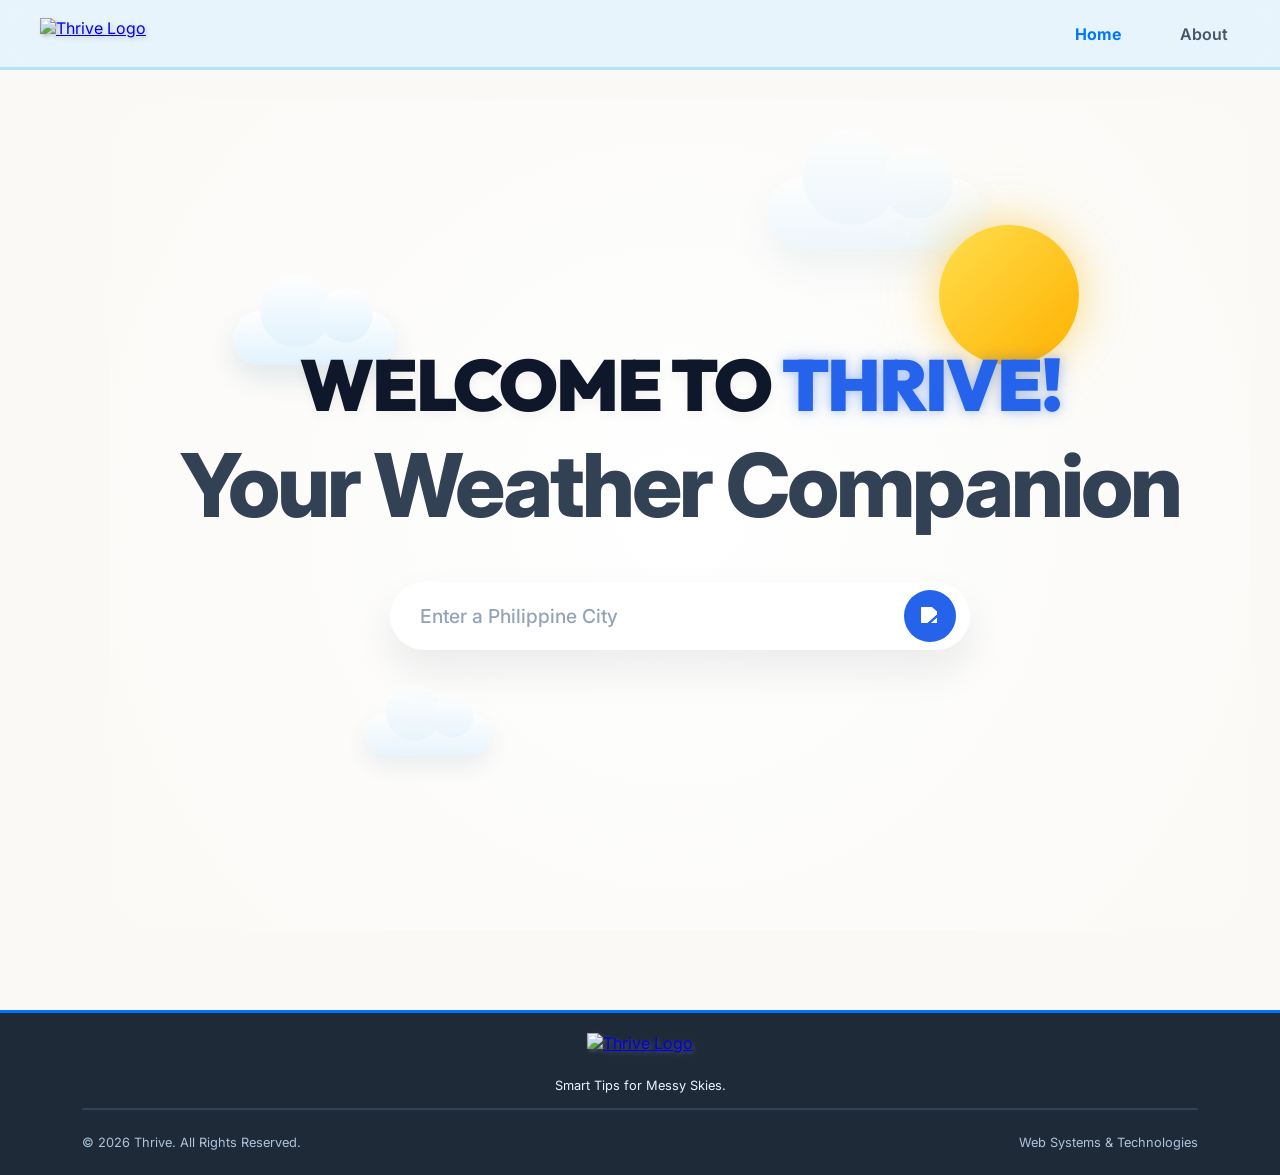
==== index.html @ 825344f1 "Add files via upload" ====
<!DOCTYPE html>
<html lang="en">
<head>
    <meta charset="UTF-8">
    <meta name="viewport" content="width=device-width, initial-scale=1.0">
    <title>Thrive | Your Weather Companion</title>
    
    <link rel="stylesheet" href="index_style.css">
    <link rel="icon" type="image/png" href="assets/icons/Logo.png">
    <link rel="stylesheet" href="https://unpkg.com/leaflet@1.9.4/dist/leaflet.css"/>

    <link rel="preconnect" href="https://fonts.googleapis.com">
    <link rel="preconnect" href="https://fonts.gstatic.com" crossorigin>
    <link href="https://fonts.googleapis.com/css2?family=Outfit:wght@100..900&display=swap" rel="stylesheet">
    <link href="https://fonts.googleapis.com/css2?family=Inter:ital,opsz,wght@0,14..32,100..900;1,14..32,100..900&display=swap" rel="stylesheet">

    <script src="https://unpkg.com/leaflet@1.9.4/dist/leaflet.js"></script>
</head>
<body>

    <nav class="navbar">
        <a href="index.html">
            <img src="assets/icons/Thrive.png" alt="Thrive Logo" class="logo">
        </a>
        <div class="nav-links">
            <a href="index.html" class="active">Home</a>
            <a href="about.html">About</a>
        </div>
    </nav>

    <aside class="sidebar" style="display: none;">
        <ul>
            <li><a href="#home">Home</a></li>
            <li><a href="#tips">Tips</a></li>
            <li><a href="#news">News</a></li>
            <li><a href="#contact">Contact</a></li>
        </ul>
    </aside>

    <main>
        <div class="main container">
            
            <div class="card" id="home">
                
                <div class="weather-welcome">
                    <div class="bg-weather-decor">
                        <div class="decor-sun"></div>
                        <div class="decor-cloud cloud-1"></div>
                        <div class="decor-cloud cloud-2"></div>
                        <div class="decor-cloud cloud-3"></div>
                    </div>
                    <div class="welcome-container">
                        <div class="welcome-text">
                            <h1>Welcome to <span class="glowing-thrive">Thrive!</span></h1>
                            <h2>Your Weather Companion</h2>
                        </div>

                        <div class="welcome-input">
                            <input type="text" placeholder="Enter a Philippine City" class="city-input">
                            <button class="welcome-search-btn">
                                <img src="assets/icons/Search.png" alt="Search Icon">
                            </button>
                        </div>

                        <div class="error-msg">
                            <p>City not found. Please try again.</p>
                        </div>
                    </div>
                </div>

                <div class="weather-input" style="display: none;">
                    <div class="input">
                        <input type="text" placeholder="Enter a Philippine City" class="country-input">
                        <button class="search-btn">
                            <img src="assets/icons/Search.png" alt="Search Icon">
                        </button>
                    </div>
                    
                    <div class="weather-result">
                        <div class="city-day">
                            <div class="location">
                                <img src="assets/icons/Location.png" alt="Location Icon">
                                <h2 class="city-txt">Manila</h2>
                            </div>
                            <h3 class="weather-day">Mon</h3>
                        </div>

                        <div class="weather-summary">
                            <img src="assets/weather/clear.svg" alt="Weather Icon" class="weather-summary-img">
                            <div class="weather-info">
                                <h1 class="temp-txt">23°C</h1>
                                <h3 class="condition-txt">Clear Sky</h3>
                            </div>
                        </div>

                        <div class="weather-condition">
                            <div class="condition-item">
                                <img src="assets/icons/Humidity.png" alt="Humidity Icon" class="condition-icon">
                                <div class="condition-info">
                                    <h5>Humidity</h5>
                                    <h4 class="humidity-value-txt">60%</h4>
                                </div>
                            </div>
                            <div class="condition-item">
                                <img src="assets/icons/Wind.png" alt="Wind Icon" class="condition-icon">
                                <div class="condition-info">
                                    <h5>Wind Speed</h5>
                                    <h4 class="wind-value-txt">2 M/s</h4>
                                </div>
                            </div>

                            <div class="weather-quote-box">
                               <p class="weather-quote-txt">"Fetching your daily sky vibe..."</p>
                           </div>
                        </div>
                    </div>
                </div>

                <div class="weather-text" style="display: none;">
                    <h1 class="today-txt">It's a hot day today.</h1>

                    <div class="future-weather">
                        <div class="future-weather-card">
                            <h2 class="forecast-item-date">07 May</h2>
                            <img src="assets/weather/thunderstorm.svg" alt="Weather Icon" class="forecast-item-img">
                            <h3 class="forecast-item-temp">24°C</h3>
                        </div>
                        <div class="future-weather-card">
                            <h2 class="forecast-item-date">08 May</h2>
                            <img src="assets/weather/thunderstorm.svg" alt="Weather Icon" class="forecast-item-img">
                            <h3 class="forecast-item-temp">22°C</h3>
                        </div>
                        <div class="future-weather-card">
                            <h2 class="forecast-item-date">09 May</h2>
                            <img src="assets/weather/thunderstorm.svg" alt="Weather Icon" class="forecast-item-img">
                            <h3 class="forecast-item-temp">25°C</h3>
                        </div>
                        <div class="future-weather-card">
                            <h2 class="forecast-item-date">10 May</h2>
                            <img src="assets/weather/thunderstorm.svg" alt="Weather Icon" class="forecast-item-img">
                            <h3 class="forecast-item-temp">23°C</h3>
                        </div>
                    </div>
                    <p class="weather-error-msg" style="display: none;">City not found. Please try again.</p>
                </div>
            </div>

            <section id="tips">
                <div class="tips-dashboard">
                    <div class="tips-card">
                        <div class="tips-top">
                            <div class="tips-icon-wrapper">
                            <img src="assets/weather/clear.svg" alt="Weather Icon" class="about-weather-icon">
                            </div>
                            <div class="tips-temp-info">
                                <h1 class="tips-temp"></h1>
                                <p class="tips-condition"></p>
                            </div>
                        </div>
                        <div class="tips-alert">
                            <h2 class="danger-title"></h2>
                            <p class="danger-description"></p>
                        </div>
                    </div>

                    <div class="tips-weather">
                        <h1 class="tips-main-title"></h1>
                        <p class="tips-subtitle">Recommended safety actions for today's conditions.</p>
                        
                        <ul class="tips-list">
                            <li>
                                <img src="assets/tips/wt.jpg" class="tip-icon" alt="Drink Water">
                                <h3 class="tip-title">Drink Water</h3>
                                <p class="tip-description">Stay hydrated throughout the day.</p>
                            </li>
                            <li>
                                <img src="assets/tips/sc.jpg" class="tip-icon" alt="Wear Sunscreen">
                                <h3 class="tip-title">Wear Sunscreen</h3>
                                <p class="tip-description">Protect your skin from UV rays.</p>
                            </li>
                            <li>
                                <img src="assets/tips/ben.jpg" class="tip-icon" alt="Light Clothing">
                                <h3 class="tip-title">Light Clothing</h3>
                                <p class="tip-description">Wear breathable clothes outdoors.</p>
                            </li>
                            <li>
                                <img src="assets/tips/um.jpg" class="tip-icon" alt="Avoid Noon Heat">
                                <h3 class="tip-title">Avoid Noon Heat</h3>
                                <p class="tip-description">Stay indoors during peak sunlight.</p>
                            </li>
                        </ul>
                    </div>
                </div>

                <div class="shelter-wrapper">

    <div class="shelter-header">
        <h1>Emergency Shelter Map</h1>
        <p>
            Explore nearby evacuation and emergency shelter locations
            based on your selected city.
        </p>
    </div>

    <div class="shelter-map-wrapper">

        <div id="map">

            <!-- FLOATING MENU BUTTON -->
            <button class="map-menu-btn" id="mapMenuBtn">
                ☰
            </button>

            <!-- SLIDE PANEL -->
            <div class="shelter-menu" id="shelterMenu">

                <div class="shelter-menu-header">
                    Available Shelters
                </div>

                <div class="shelter-region">

                    <button class="region-toggle">
                        Luzon
                    </button>

                    <div class="region-list" id="luzon-list"></div>

                </div>

                <div class="shelter-region">

                    <button class="region-toggle">
                        Visayas
                    </button>

                    <div class="region-list" id="visayas-list"></div>

                </div>

                <div class="shelter-region">

                    <button class="region-toggle">
                        Mindanao
                    </button>

                    <div class="region-list" id="mindanao-list"></div>

                </div>

            </div>

        </div>

    </div>

</div>

            <section id="news">
                <div class="climate-header">
                    <h1>Climate Action</h1>
                    <p>Current climate-related events and historical disasters in the Philippines.</p>
                    <h3 class="news-location"></h3>
                </div>

                <div class="climate-toggle">
                    <button class="climate-btn active" data-type="current">Current</button>
                    <button class="climate-btn" data-type="past">Historical</button>
                </div>
                
                <div class="news-grid">
                    </div>
            </section>
           
            <div class="card" id="contact">
                <img src="assets/icons/Hotline.png" alt="Call Icon" class="call-icon">
                <h1>Emergency Hotlines</h1>
                <p>In case of severe weather events, floods, or medical emergencies, please contact these authorized hotlines immediately.</p>
                
                <div class="hotlines">
                    <div class="hotline-row">
                        <div class="hotline-card">
                            <div class="info">
                                <h3>Philippine National Police</h3>
                                <h2>9117 / 8723-0401</h2>
                            </div>
                            <div class="icon">
                                <img src="assets/icons/Call.png" alt="Call Icon">
                            </div>
                        </div>

                        <div class="hotline-card">
                            <div class="info">
                                <h3>Philippine Red Cross</h3>
                                <h2>143 / 8790-2300</h2>
                            </div>
                            <div class="icon">
                                <img src="assets/icons/Call.png" alt="Call Icon">
                            </div>
                        </div>
                    </div>

                    <div class="hotline-row">
                        <div class="hotline-card">
                            <div class="info">
                                <h3>DPWH</h3>
                                <h2>165-02</h2>
                            </div>
                            <div class="icon">
                                <img src="assets/icons/Call.png" alt="Call Icon">
                            </div>
                        </div>

                        <div class="hotline-card">
                            <div class="info">
                                <h3>NDRRMC</h3>
                                <h2>8911-1406</h2>
                            </div>
                            <div class="icon">
                                <img src="assets/icons/Call.png" alt="Call Icon">
                            </div>
                        </div>
                    </div>
                </div> 
            </div> 

        </div> 
    </main>

    <footer class="footer">
        <a href="index.html">
            <img src="assets/icons/Thrive2.png" alt="Thrive Logo" class="logo">
        </a>
        <p class="slogan">Smart Tips for Messy Skies.</p>
        <hr>
        <div class="footer-texts">
            <p>© 2026 Thrive. All Rights Reserved.</p>
            <p>Web Systems & Technologies</p>
        </div>
    </footer>

    <script src="script.js"></script>
    <script src="https://unpkg.com/@lottiefiles/lottie-player@latest/dist/lottie-player.js"></script>
</body>
</html>
---- index_style.css ----
html {
    scroll-behavior: smooth;
}

body {
    margin: 0;
    padding: 0;
    background: #FAF9F6; /* Changed from #f4f7fb to Off-White */
    font-family: "Inter", sans-serif;
    overflow-x: hidden;
    display: grid;
    grid-template-columns: 80px 1fr;
    grid-template-rows: auto 1fr auto;
    grid-template-areas:
        "navbar navbar"
        "sidebar main"
        "footer footer";
    min-height: 100vh;
}
.container {
    width: 100%;
    max-width: 1600px;
    margin-inline: auto;
    display: flex;
    flex-direction: column;
    gap: 40px;
    padding: 30px;
    box-sizing: border-box;
}

.card {
    scroll-margin-top: 50px;
    padding: 10px;
}

.brand-blue {
    color: #2563EB;
}

@keyframes bgMove {
    0% { background-position: 0% 50%; }
    50% { background-position: 100% 50%; }
    100% { background-position: 0% 50%; }
}

nav, .navbar {
    grid-area: navbar;
    position: sticky;
    top: 0;
    z-index: 1000;
    background: rgba(224, 242, 254, 0.7);
    backdrop-filter: blur(10px);
    border-bottom: 3px solid #B3E1FF;
    display: flex;
    justify-content: space-between;
    align-items: center;
    padding: 14px 40px;
    height: 70px;
    box-sizing: border-box;
}

nav .logo, .logo {
    display: block;
    height: 32px;
    width: auto;
    filter: drop-shadow(2px 2px 2px rgba(128, 128, 128, 0.475));
}

.nav-links {
    display: flex;
    align-items: center;
    gap: 35px;
    list-style: none;
    margin: 0;
    padding: 0;
}

.nav-links a {
    position: relative;
    text-decoration: none;
    font-family: "Inter", sans-serif;
    font-size: 1rem;
    font-weight: 600;
    color: #475569;
    padding: 8px 12px;
    border-radius: 8px;
    transition: color 0.25s ease, background-color 0.25s ease;
}

.nav-links a.active {
    color: #0075FF;
    font-weight: bold;
}

.nav-links a:hover {
    color: #2563EB;
    background-color: rgba(37, 99, 235, 0.05);
}

.nav-links a::before {
    content: "";
    position: absolute;
    bottom: -2px;
    left: 0;
    width: 0;
    height: 2px;
    background-color: #0075FF;
    transition: all 0.5s;
}

.nav-links a:hover::before {
    width: 100%;
}

aside {
    grid-area: sidebar;
    position: sticky;
    top: 70px;
    height: calc(100vh - 70px);
    background: #E0F2FE;
    display: flex;
    justify-content: center;
    align-items: center;
    border-right: 1px solid #0077ff65;
    
}

aside ul {
    display: flex;
    flex-direction: column;
    gap: 55px;
    list-style: none;
    padding: 0;
    margin: 0;
    align-items: center;
}

aside a {
    text-decoration: none;
    color: #2D4A6B;
    font-weight: 700;
    font-size: 1rem;

    writing-mode: vertical-rl;
    text-orientation: mixed;
    transform: rotate(180deg);

    letter-spacing: 4px;
    padding: 10px 0;

    transition: color 0.3s ease,
                transform 0.3s ease;
}

aside a:hover {
    color: #0075FF;
}

main {
    grid-area: main;
    width: 100%;
    overflow: hidden;
}

#home {
    display: flex;
    flex-wrap: wrap;
    align-items: center;
    justify-content: center;
    gap: 40px;
    padding: 0;
}

.weather-welcome {
    position: relative;
    width: 100%;
    height: calc(100vh - 70px);
    display: flex;
    align-items: center;
    justify-content: center;
    padding: 40px;
    box-sizing: border-box;
    background: radial-gradient(circle at center, #ffffff 0%, #FAF9F6 100%);
    margin-bottom: 50px;
    overflow: hidden;
}

.bg-weather-decor {
    position: absolute;
    inset: 0;
    width: 100%;
    height: 100%;
    pointer-events: none; 
    z-index: 0;
}

.welcome-container {
    position: relative;
    z-index: 2;
    display: flex;
    flex-direction: column;
    align-items: center;
    text-align: center;
    padding: 20px;
    width: 100%;
    max-width: 1100px;
}

.decor-sun {
    position: absolute;
    top: 15%;
    right: 15%;
    width: 140px;
    height: 140px;
    background: linear-gradient(135deg, #FFDE4D 0%, #FFB200 100%);
    border-radius: 50%;
    box-shadow: 0 0 40px rgba(255, 178, 0, 0.4), 0 0 80px rgba(255, 222, 77, 0.2);
    animation: sunGlow 6s ease-in-out infinite alternate;
}

.decor-cloud {
    position: absolute;
    background: linear-gradient(to bottom, #ffffff 0%, #E0F2FE 100%);
    width: 180px;
    height: 60px;
    border-radius: 50px;
    box-shadow: 0 15px 35px rgba(12, 74, 110, 0.12);
    opacity: 0.95;
}

.decor-cloud::before,
.decor-cloud::after {
    content: '';
    position: absolute;
    background: inherit;
    border-radius: 50%;
}

.decor-cloud::before {
    width: 80px;
    height: 80px;
    top: -40px;
    left: 30px;
}

.decor-cloud::after {
    width: 60px;
    height: 60px;
    top: -25px;
    right: 25px;
}

.cloud-1 {
    top: 25%;
    left: 10%;
    transform: scale(0.9);
    animation: floatLeft 24s linear infinite;
}

.cloud-2 {
    top: 10%;
    right: 25%;
    transform: scale(1.2);
    opacity: 0.5; 
    z-index: -1;
    animation: floatRight 30s linear infinite;
}

.cloud-3 {
    bottom: 20%;
    left: 20%;
    transform: scale(0.7);
    opacity: 0.7;
    animation: floatLeft 18s linear infinite;
}

@keyframes sunGlow {
    0% { transform: scale(1); box-shadow: 0 0 40px rgba(255, 178, 0, 0.4); }
    100% { transform: scale(1.05); box-shadow: 0 0 60px rgba(255, 178, 0, 0.6), 0 0 100px rgba(255, 222, 77, 0.3); }
}

@keyframes floatLeft {
    0% { left: -200px; }
    100% { left: 100%; }
}

@keyframes floatRight {
    0% { right: -200px; }
    100% { right: 100%; }
}

@media (max-width: 768px) {
    .bg-weather-decor {
        display: none;
    }
}

.welcome-container h1 {
    font-family: "Outfit", sans-serif;
    color: #0F172A;
    margin: 0;
    font-size: 4.5rem;
    font-weight: 900;
    letter-spacing: -2px;
    line-height: 1.1;
    text-transform: uppercase;
    text-shadow: 0 4px 12px rgba(15, 23, 42, 0.05);
}

.welcome-container h2 {
    font-family: "Inter", sans-serif;
    color: #334155;
    margin: 15px 0 35px 0;
    font-size: 5.5rem;
    font-weight: 800;
    letter-spacing: -3px;
    line-height: 1.05;
}

.glowing-thrive {
    color: #2563EB;
    font-weight: 900;
    display: inline-block;
    text-shadow: 0 0 10px rgba(37, 99, 235, 0.3), 0 0 20px rgba(37, 99, 235, 0.2);
    animation: bluePulse 3s ease-in-out infinite alternate;
}

@keyframes bluePulse {
    0% { text-shadow: 0 0 8px rgba(37, 99, 235, 0.3), 0 0 15px rgba(37, 99, 235, 0.2); }
    100% { text-shadow: 0 0 12px rgba(37, 99, 235, 0.6), 0 0 25px rgba(37, 99, 235, 0.4); filter: brightness(1.1); }
}

.input, .welcome-input {
    width: 100%;
    max-width: 580px;
    position: relative;
    display: flex;
    align-items: center;
    margin-top: 15px;
    margin-bottom: 35px;
}

.city-input, .country-input {
    width: 100%;
    padding: 22px 80px 22px 30px;
    border: none;
    outline: none;
    border-radius: 999px;
    background: #ffffff;
    color: #0F172A;
    font-size: 1.2rem;
    font-family: "Inter", sans-serif;
    font-weight: 500;
    box-shadow: 0 20px 40px rgba(15, 23, 42, 0.08);
    transition: box-shadow 0.25s ease, transform 0.25s ease;
    z-index: 1;
}

.city-label {
    background: transparent;
    border: none;
    box-shadow: none;
    color: #1e293b;
    font-weight: 700;
    font-size: 13px;
    text-shadow:
        1px 1px 3px rgba(255,255,255,0.9);
}

.city-input::placeholder, .country-input::placeholder {
    color: #94A3B8;
    font-weight: 500;
}

.city-input:focus, .country-input:focus {
    box-shadow: 0 0 0 4px rgba(59,130,246,0.15), 0 12px 30px rgba(59,130,246,0.15);
    transform: translateY(-1px);
}

.search-btn, .welcome-search-btn {
    position: absolute;
    right: 14px;
    top: 50%;
    transform: translateY(-50%);
    width: 52px;
    height: 52px;
    border: none;
    border-radius: 50%;
    background: #2563EB;
    display: flex;
    align-items: center;
    justify-content: center;
    cursor: pointer;
    z-index: 5;
    transition: background 0.25s ease, transform 0.25s ease;
}

.search-btn:hover, .welcome-search-btn:hover {
    background: #1D4ED8;
    transform: translateY(-50%) scale(1.05);
}

.search-btn img, .welcome-search-btn img {
    width: 18px;
    height: 18px;
    object-fit: contain;
    filter: brightness(0) invert(1);
}

.error-msg, .weather-error-msg {
    font-family: 'Inter', sans-serif;
    color: #DC2626;
    padding: 10px;
}

.weather-input {
    display: flex;
    flex-direction: column;
    gap: 15px;
    width: 100%;
    max-width: 1100px; 
    align-items: center;
    padding: 0;
    margin-top: 10px;
    margin-inline: auto;
}

.weather-result {
    display: flex;
    flex-direction: column;
    gap: 25px;
    padding: 30px 45px;
    width: 100%;
    
    background: linear-gradient(135deg, #0f172a 0%, #1e293b 100%);
    border: 1px solid rgba(255, 255, 255, 0.08);
    border-radius: 28px;
    box-shadow: 0 20px 40px rgba(15, 23, 42, 0.25);
    box-sizing: border-box;
    position: relative;
    overflow: hidden;
}

.weather-result::before {
    content: "";
    position: absolute;
    top: 0;
    left: 0;
    width: 100%;
    height: 100%;
    background: radial-gradient(circle at 85% 20%, rgba(37, 99, 235, 0.15) 0%, transparent 55%);
    pointer-events: none;
}

.weather-result .city-txt {
    color: #ffffff !important;
    font-weight: 700;
}

.weather-result .weather-day {
    color: #94a3b8 !important; 
}

.weather-result .temp-txt {
    color: #ffffff !important;
}

.weather-result .condition-txt {
    color: #38bdf8 !important; 
    font-weight: 600;
}

.city-day {
    display: flex;
    width: 100%;
    align-items: center;
    justify-content: space-between;
    border-bottom: 1px solid rgba(255, 255, 255, 0.1);
    padding-bottom: 18px;
    z-index: 2;
}

.location {
    display: flex;
    align-items: center;
    gap: 12px;
}

.location h2 {
    font-family: "Outfit", sans-serif;
    color: #0F172A;
    margin: 0;
}

.location h2.city-txt {
    font-family: "Outfit", sans-serif;
    color: #ffffff;
    margin: 0;
    font-size: 2.4rem;
    font-weight: 800;
    letter-spacing: -0.03em;
    text-transform: uppercase;
}

.location img {
    width: 34px;
    height: auto;
    filter: brightness(0) invert(1); 
}

.city-day h3 {
    font-family: "Inter", sans-serif;
    color: #0F172A;
    margin: 0;
    font-size: 1rem;
}

.city-day h3.weather-day {
    font-family: "Inter", sans-serif;
    color: #94a3b8;
    margin: 0;
    font-size: 1.15rem;
    font-weight: 600;
}

.weather-summary {
    display: flex;
    align-items: center;
    justify-content: space-between;
    width: 100%;
    z-index: 2;
}

.weather-summary-img {
    width: 150px;
    height: 150px;
    object-fit: contain;
    filter: drop-shadow(0 10px 25px rgba(0, 0, 0, 0.3));
}

.weather-info {
    display: flex;
    flex-direction: column;
    gap: 4px;
    text-align: right;
}

.weather-info h1.temp-txt {
    font-family: "Outfit", sans-serif;
    color: transparent; 
    margin: 0;
    font-size: 5.5rem; 
    font-weight: 900;
    line-height: 1;
    letter-spacing: -0.04em;
    background: linear-gradient(to bottom, #ffffff, #e2e8f0);
    -webkit-background-clip: text; 
    background-clip: text;        
}

.weather-info h3 {
    font-family: "Inter", sans-serif;
    color: #0F172A;
    margin: 0;
    font-size: 1.5rem;
}

.weather-info h3.condition-txt {
    font-family: "Inter", sans-serif;
    color: #38bdf8; 
    margin: 0;
    font-size: 1.6rem;
    font-weight: 700;
    letter-spacing: 0.02em;
    text-transform: uppercase;
}

.weather-condition {
    display: grid;
    grid-template-columns: auto auto 1fr; 
    align-items: center;
    width: 100%;
    z-index: 2;
    border-top: 1px solid rgba(255, 255, 255, 0.12);
    padding-top: 25px;
    gap: 24px;
}

.condition-item .condition-info h5 {
    color: #94a3b8 !important;
    margin: 0;
    font-size: 0.85rem;
}

.condition-item .condition-info h4 {
    color: #ffffff !important;
    margin: 0;
    font-size: 1.2rem;
}

.condition-item {
    display: flex;
    align-items: center;
    padding: 16px 22px;
    gap: 14px;
    background: rgba(255, 255, 255, 0.04);
    border: 1px solid rgba(255, 255, 255, 0.08);
    border-radius: 16px;
    box-sizing: border-box;
    min-width: 200px;
}

.city-tooltip{
    background: rgba(15,23,42,0.95);
    color: white;

    border: none;
    border-radius: 12px;

    padding: 6px 12px;

    font-family: "Inter", sans-serif;
    font-size: 0.82rem;
    font-weight: 600;

    box-shadow: 0 10px 30px rgba(0,0,0,0.18);
}

.city-tooltip::before{
    display:none;
}

.nearest-badge{

    display:inline-block;

    margin-top:10px;
    padding:6px 10px;

    background:#ef4444;
    color:white;

    border-radius:999px;

    font-size:0.75rem;
    font-weight:700;
}

.condition-icon {
    width: 32px;
    height: 32px;
    opacity: 0.95;
}

.weather-quote-box {
    display: flex;
    justify-content: flex-end;
    align-items: center;
    text-align: right;
    padding-left: 20px;
    box-sizing: border-box;
}

.weather-quote-txt {
    font-family: "Inter", sans-serif;
    font-style: italic;
    font-weight: 500;
    font-size: 1.1rem;
    color: #cbd5e1; 
    line-height: 1.4;
    margin: 0;
    max-width: 380px;
    opacity: 0.9;
    letter-spacing: 0.01em;
}

.condition-info h5 {
    margin: 0;
    font-family: "Inter", sans-serif;
    font-weight: 600;
    font-size: 0.8rem;
    color: #94a3b8;
    text-transform: uppercase;
    letter-spacing: 0.05em;
}

.condition-info h4 {
    margin: 4px 0 0 0;
    font-family: "Outfit", sans-serif;
    font-size: 1.3rem;
    font-weight: 700;
    color: #ffffff;
}

.condition-item img {
    width: 50px;
}

.condition-item img.condition-icon {
    width: 32px;
    height: 32px;
    object-fit: contain;
    filter: brightness(0) invert(1); 
}

.weather-text {
    display: flex;
    flex-direction: column;
    gap: 12px;        
    padding: 0;
    width: 100%;
    max-width: 1100px;
    margin-inline: auto;
    margin-top: 5px;  
}

.weather-text #welcome {
    font-family: "Inter", sans-serif;
    color: #64748b;
    margin: 0;
    font-size: 1rem;
    font-weight: 500;
}

.today-txt {
    font-family: "Outfit", sans-serif;
    color: #0f172a;
    margin: 0;
    font-size: 2rem;
    font-weight: 800;
    letter-spacing: -0.02em;
}

.future-weather {
    display: grid;
    grid-template-columns: repeat(auto-fit, minmax(140px, 1fr));
    gap: 16px;
    width: 100%; 
    padding: 0;
    margin-top: 15px;
}

.future-weather-card {
    display: flex;
    flex-direction: column;
    align-items: center;
    justify-content: center;
    padding: 5px;
    border-radius: 24px;

    background: linear-gradient(135deg, #0f172a 0%, #1e293b 100%);

    border: 1px solid rgba(255, 255, 255, 0.08);

    box-shadow:
        0 15px 30px rgba(15, 23, 42, 0.18),
        inset 0 1px 0 rgba(255,255,255,0.04);

    position: relative;
    overflow: hidden;

    transition:
        transform 0.25s ease,
        box-shadow 0.25s ease;
}

.future-weather-card::before {
    content: "";
    position: absolute;
    inset: 0;

    background:
        radial-gradient(
            circle at top right,
            rgba(37, 99, 235, 0.22),
            transparent 55%
        );

    pointer-events: none;
}

.future-weather-card:hover {
    transform: translateY(-6px);

    box-shadow:
        0 25px 40px rgba(15, 23, 42, 0.28),
        0 0 25px rgba(37, 99, 235, 0.12);
}


.forecast-item-date {
    font-family: "Inter", sans-serif;
    color: #94a3b8;
    font-weight: 600;
    font-size: 1rem;
    margin: 0 0 12px 0;
    z-index: 2;
}

.forecast-item-img {
    width: 58px;
    height: 58px;
    object-fit: contain;
    z-index: 2;

    filter: drop-shadow(0 6px 12px rgba(0,0,0,0.25));
}

.forecast-item-temp {
    font-family: "Outfit", sans-serif;
    color: #ffffff;

    margin-top: 14px;

    font-size: 1.35rem;
    font-weight: 800;

    letter-spacing: -0.02em;

    z-index: 2;
}

#tips {
    display: none;
    width: 100%;
    max-width: 1400px;
    margin: auto;
    padding: 40px 20px;
    box-sizing: border-box;
}

#tips.show {
    display: block;
}

.tips-dashboard {
    display: grid;
    grid-template-columns: minmax(320px, 380px) 1fr;
    gap: 24px;
    align-items: stretch;
}

.tips-card {
    background: #ffffff;
    border-radius: 30px;
    padding: 24px;
    box-shadow: 0 10px 30px rgba(0,0,0,0.08);
    display: flex;
    flex-direction: column;
    gap: 28px;
    height: 88%;
}

.tips-icon-wrapper {
    display: flex;
    align-items: center;
    justify-content: center;
    width: 110px;
    height: 110px;
    background: linear-gradient(135deg, #0f172a 0%, #1e293b 100%);
    border-radius: 24px; 
    box-shadow: inset 0 2px 6px rgba(255, 255, 255, 0.6), 
                0 8px 20px rgba(12, 74, 110, 0.06);
    flex-shrink: 0; 
}

.tips-top {
    display: flex;
    align-items: center; 
    gap: 20px;           
    justify-content: flex-start; 
}

.about-weather-icon {
    width: 75px;  
    height: 75px;
    object-fit: contain;
    filter: drop-shadow(0 8px 16px rgba(15, 23, 42, 0.08));
}

.tips-temp {
    font-size: 3rem;
    margin: 0;
    line-height: 1;
    font-family: "Outfit", sans-serif;
    color: #0F172A;
}

.tips-condition {
    margin-top: 5px;
    color: #64748B;
    font-family: "Inter", sans-serif;
}

.tips-alert {
    position: relative;
    background: linear-gradient(135deg, #FFF7ED 0%, #FFEDD5 100%);
    border-radius: 20px;
    padding: 20px 24px 20px 28px; 
    box-shadow: 0 10px 25px -5px rgba(249, 115, 22, 0.12), 
                0 8px 16px -6px rgba(249, 115, 22, 0.08);
                
    overflow: hidden; 
    border: 1px solid rgba(253, 186, 116, 0.3); 
}

.tips-alert::before {
    content: '';
    position: absolute;
    top: 0;
    left: 0;
    width: 6px; 
    height: 100%;
    background: linear-gradient(to bottom, #EF4444, #F97316); 
}

.danger-title {
    color: #9A3412; 
    font-size: 1.15rem;
    font-weight: 700;
    margin: 0 0 6px 0;
    display: flex;
    align-items: center;
    gap: 8px;
}

.danger-title::before {
    content: '';
    display: inline-block;
    width: 8px;
    height: 8px;
    background-color: #EF4444;
    border-radius: 50%;
    animation: alertPulse 2s infinite;
}

.danger-description {
    color: #C2410C; 
    font-size: 0.95rem;
    line-height: 1.5;
    margin: 0;
    font-weight: 500;
}

@keyframes alertPulse {
    0% { transform: scale(0.9); opacity: 0.6; }
    50% { transform: scale(1.2); opacity: 1; box-shadow: 0 0 8px #EF4444; }
    100% { transform: scale(0.9); opacity: 0.6; }
}

.tips-weather {
    background: #ffffff;
    border-radius: 30px;
    padding: 30px;
    box-shadow: 0 10px 30px rgba(0,0,0,0.08);
}

.tips-main-title {
    margin: 0 0 8px;
    font-size: 2.3rem;
    font-family: "Outfit", sans-serif;
    color: #0F172A;
}

.tips-subtitle {
    margin-bottom: 30px;
    color: #64748B;
    font-family: "Inter", sans-serif;
}

.tips-list {
    display: grid;
    grid-template-columns: repeat(auto-fit, minmax(180px, 1fr));
    gap: 20px;
    padding: 0;
    margin: 0;
    list-style: none;
}

.tips-list li {
    background: #F1F5F9;
    border-radius: 24px;
    padding: 24px;
    display: flex;
    flex-direction: column;
    align-items: center;
    justify-content: center;
    text-align: center;
    min-height: 170px;
    transition: 0.3s ease;
}

.tips-list li:hover {
    transform: translateY(-6px); 
    box-shadow: 0 12px 24px rgba(15, 23, 42, 0.08); 
    background: #E0F2FE; 
}

.tip-title {
    margin-bottom: 14px;
    font-size: 1rem;
    font-weight: 700;
    line-height: 1.4;
    color: #0F172A;
    font-family: "Outfit", sans-serif;
}

.tip-icon {
    width: 80px;
    height: 80px;
    object-fit: contain;
}

.shelter-wrapper {
    margin-top: 50px;
    background: #FFFFFF;
    border-radius: 32px;
    padding: 28px;
    box-shadow: 0 10px 40px rgba(15,23,42,0.08);
    border: 1px solid rgba(226,232,240,0.7);
}

.shelter-map-wrapper {
    margin-top: 30px;
    padding: 18px;
    background: linear-gradient(180deg, #F8FAFC 0%, #EEF4FF 100%);
    border-radius: 28px;
    border: 1px solid #E2E8F0;
    position: relative;
}

#map {
    width: 100%;
    height: 560px;
    border-radius: 24px;
    overflow: hidden;
    position: relative;
}

.map-menu-btn {
    position: absolute;
    top: 20px;
    right: 20px;
    z-index: 1001;

    width: 56px;
    height: 56px;

    border: none;
    border-radius: 50%;

    background: rgba(255,255,255,0.92);
    backdrop-filter: blur(10px);

    color: #2563EB;

    font-size: 1.5rem;
    font-weight: bold;

    cursor: pointer;

    box-shadow:
        0 10px 25px rgba(0,0,0,0.15);

    transition:
        transform 0.25s ease,
        background 0.25s ease;
}

.map-menu-btn:hover {
    transform: scale(1.08);
    background: white;
}

.shelter-header h1 {
    margin: 0;
    font-size: 2.3rem;
    font-family: "Outfit", sans-serif;
    color: #0F172A;
    letter-spacing: -1px;
}

.shelter-header p {
    margin-top: 10px;
    font-size: 1rem;
    line-height: 1.6;
    color: #64748B;
    font-family: "Inter", sans-serif;
}

.leaflet-container {
    border-radius: 24px;
}

.leaflet-control-zoom {
    border: none !important;
    box-shadow: 0 8px 20px rgba(15,23,42,0.12) !important;
    overflow: hidden;
}

.leaflet-control-zoom a {
    width: 38px !important;
    height: 38px !important;
    line-height: 38px !important;
    font-size: 1.2rem !important;
    background: #FFFFFF !important;
    color: #0F172A !important;
    transition: 0.25s ease;
}

.leaflet-control-zoom a:hover {
    background: #2563EB !important;
    color: #FFFFFF !important;
}

.leaflet-popup-content-wrapper {
    border-radius: 18px;
    padding: 8px;
    box-shadow: 0 15px 35px rgba(15,23,42,0.15);
}

.map-popup h3 {
    margin: 0 0 8px;
    font-family: "Outfit", sans-serif;
    color: #0F172A;
    font-size: 1.1rem;
}

.map-popup p {
    margin: 0;
    color: #64748B;
    font-size: 0.95rem;
    line-height: 1.5;
}

.highlight-location {
    color: #DC2626;
    font-weight: 700;
    font-family: "Outfit", sans-serif;
    font-size: 1.1rem;
    text-transform: uppercase;
    letter-spacing: 1px;
    background: #FEE2E2;
    padding: 4px 10px;
    border-radius: 12px;
    display: inline-block;
}

.highlight-marker {
    filter: drop-shadow(0 0 10px #DC2626) drop-shadow(0 0 20px #DC2626);
    transform: scale(1.2);
}

.shelter-menu {

    position: absolute;

    top: 90px;
    right: 20px;

    width: 300px;
    max-height: 420px;

    overflow-y: auto;

    padding: 18px;

    border-radius: 24px;

    background: rgba(255,255,255,0.92);

    backdrop-filter: blur(16px);

    box-shadow:
        0 15px 40px rgba(15,23,42,0.18);

    z-index: 1000;

    /* HIDDEN BY DEFAULT */
    opacity: 0;
    visibility: hidden;

    transform:
        translateY(-10px)
        translateX(20px);

    transition:
        opacity 0.3s ease,
        transform 0.3s ease,
        visibility 0.3s;
}

.shelter-menu.show {

    opacity: 1;
    visibility: visible;

    transform:
        translateY(0)
        translateX(0);
}

.shelter-wrapper {
    position: relative;
}

.shelter-menu-header {

    font-size: 1.25rem;
    font-weight: 800;

    margin-bottom: 18px;

    color: #0F172A;

    font-family: "Outfit", sans-serif;
}

.shelter-region {
    margin-bottom: 14px;
}

.region-toggle {

    width: 100%;

    border: none;

    background: linear-gradient(
        135deg,
        #2563EB,
        #1D4ED8
    );

    color: white;

    padding: 12px 16px;

    border-radius: 14px;

    cursor: pointer;

    font-weight: 700;

    text-align: left;

    transition:
        transform 0.2s ease,
        box-shadow 0.2s ease;
}

.region-toggle:hover {

    transform: translateY(-2px);

    box-shadow:
        0 8px 20px rgba(37,99,235,0.25);
}

.region-list {

    display: none;

    padding-top: 12px;

    gap: 10px;
}

.region-list.active {

    display: flex;
    flex-direction: column;
}

.shelter-city {

    background: #F8FAFC;

    border-radius: 12px;

    padding: 12px 14px;

    cursor: pointer;

    transition:
        background 0.2s ease,
        transform 0.2s ease;

    font-size: 0.95rem;

    color: #334155;

    font-weight: 600;
}

.shelter-city:hover {

    background: #DBEAFE;

    transform: translateX(5px);
}

#news {
    padding: 100px 5%;
    background: #f4f7fb;
    overflow: hidden;
    display: none;
}

#news.show {
    display: block;
}

.climate-header {
    text-align: center;
    margin-bottom: 40px;
}

.climate-header h1 {
    margin: 0;
    font-size: 4.5rem;
    line-height: 1;
    font-family: "Outfit", sans-serif;
    color: #0F172A;
}

.climate-header p {
    margin-top: 14px;
    color: #64748B;
    font-size: 1rem;
    font-family: "Inter", sans-serif;
}

.news-location {
    margin-top: 16px;
    font-size: 0.95rem;
    font-family: "Inter", sans-serif;
    color: #2563EB;
    font-weight: 600;
}

.climate-toggle {
    display: flex;
    gap: 12px;
    justify-content: center;
    width: max-content;
    margin-inline: auto;
    margin-bottom: 30px;
    padding: 8px;
    border-radius: 999px;
    background: #ffffff;
    box-shadow: 0 10px 25px rgba(15,23,42,0.08);
}

.climate-btn {
    border: none;
    padding: 14px 30px;
    border-radius: 999px;
    background: transparent;
    cursor: pointer;
    color: #64748B;
    font-weight: 700;
    font-family: "Inter", sans-serif;
    transition: background 0.3s ease, color 0.3s ease, transform 0.3s ease;
}

.climate-btn:hover {
    transform: translateY(-2px);
}

.climate-btn.active {
    background: #EE3131;
    color: white;
    box-shadow: 0 8px 20px rgba(238,49,49,0.35);
}

.news-grid, .news-grid.two-cards {
    position: relative;
    width: 100%;
    max-width: 1450px;
    height: 720px;
    margin: auto;
    display: flex;
    justify-content: center;
    align-items: center;
    overflow: hidden;
}

.news-grid.one-card {
    display: flex;
    justify-content: center;
    align-items: center;
}

.news-grid.one-card .news-card {
    position: relative !important;
    transform: none !important;
    opacity: 1 !important;
}

.news-card {
    position: absolute;
    transform-origin: center center;
    overflow: hidden;
    border-radius: 38px;
    background: #0F172A;
    text-decoration: none;
    isolation: isolate;
    box-shadow: 0 25px 60px rgba(15,23,42,0.18);
    transition: transform 0.65s ease, opacity 0.45s ease;
    will-change: transform;
    backface-visibility: hidden;
    transform-style: preserve-3d;
}

.news-card img {
    width: 100%;
    height: 100%;
    object-fit: cover;
    opacity: 1;
    transition: opacity 0.4s ease, transform 1.2s ease;
    display: block;
}

.news-card img.loaded {
    opacity: 1;
}

.news-image-wrapper {
    position: relative;
    width: 100%;
    height: 100%;
}

.news-image-wrapper img {
    width: 100%;
    height: 100%;
    object-fit: cover;
    display: block;
}

.news-card::after {
    content: "";
    position: absolute;
    inset: 0;
    z-index: 1;
    background: linear-gradient(to top, rgba(0,0,0,0.97) 0%, rgba(0,0,0,0.78) 35%, rgba(0,0,0,0.25) 65%, rgba(0,0,0,0.08) 100%);
}

.news-card:hover img {
    transform: scale(1.08);
}

.news-card.center, .news-grid.two-cards .news-card.center {
    width: 1180px;
    height: 700px;
    z-index: 10;
    opacity: 1;
    transform: translateX(0) scale(1);
    box-shadow: 0 40px 90px rgba(15,23,42,0.30);
}

.news-card.center img {
    transform: scale(1.05);
}

.news-card.left, .news-card.right, .news-card.side, .news-grid.two-cards .news-card.side {
    width: 460px;
    height: 620px;
    z-index: 2;
    opacity: 0.55;
    display: flex;
    align-items: flex-end;
    justify-content: flex-start;
    overflow: hidden;
    filter: blur(1px);
}

.news-card.left { transform: translateX(-500px) scale(0.88); }
.news-card.right { transform: translateX(500px) scale(0.88); }
.news-card.side, .news-grid.two-cards .news-card.side { transform: translateX(500px) scale(0.88); }

.news-content {
    position: absolute;
    left: 0;
    bottom: 0;
    z-index: 3;
    width: 100%;
    padding: 55px;
    box-sizing: border-box;
    display: flex;
    flex-direction: column;
    justify-content: flex-end;
}

.news-card.left .news-content, .news-card.right .news-content, .news-card.side .news-content {
    padding: 24px;
}

.news-content h2 {
    margin: 0;
    color: white;
    font-family: "Outfit", sans-serif;
    font-size: clamp(2rem, 3vw, 3.8rem);
    line-height: 1.05;
    font-weight: 700;
    max-width: 70%;
    transform: none !important;
    opacity: 1 !important;
    transition: none !important;
    text-wrap: balance;
}

.news-card.left h2, .news-card.right h2, .news-card.side h2 {
    font-size: 1.15rem;
    line-height: 1.35;
    max-width: 100%;
    overflow: hidden;
    display: -webkit-box;
    -webkit-box-orient: vertical;
    -webkit-line-clamp: 3;
    line-clamp: 3;
}

.news-content p {
    margin-top: 18px;
    color: rgba(255,255,255,0.82);
    font-size: 1rem;
    line-height: 1.8;
    max-width: 52%;
    font-family: "Inter", sans-serif;
    overflow: hidden;
    display: -webkit-box;
    -webkit-line-clamp: 3;
    -webkit-box-orient: vertical;
    line-clamp: 3;
}

.news-card.left p, .news-card.right p, .news-card.side p {
    display: none;
}

.news-read {
    margin-top: 28px;
    display: inline-flex;
    align-items: center;
    justify-content: center;
    width: max-content;
    padding: 15px 24px;
    border-radius: 16px;
    background: #EE3131;
    color: white;
    font-size: 0.85rem;
    font-weight: 800;
    font-family: "Inter", sans-serif;
    box-shadow: 0 10px 25px rgba(238,49,49,0.35);
    transition: transform 0.25s ease, background 0.25s ease;
    cursor: pointer;
    opacity: 1 !important;
}

.news-read:hover {
    transform: translateY(-3px);
    background: #dc2626;
}

.news-card.left .news-read, .news-card.right .news-read, .news-card.side .news-read {
    padding: 11px 18px;
    font-size: 0.72rem;
}

.no-image {
    width: 180px !important;
    height: 180px !important;
    object-fit: contain !important;
    opacity: 0.18;
    position: absolute;
    top: 50%;
    left: 50%;
    transform: translate(-50%, -50%);
    z-index: 0;
}

.no-image-text {
    position: absolute;
    inset: 0;
    display: flex;
    align-items: center;
    justify-content: center;
    background: linear-gradient(135deg, #1e293b, #0f172a);
    color: white;
    font-size: 1.2rem;
    font-family: "Outfit", sans-serif;
    font-weight: 700;
    opacity: 0;
    transition: 0.3s ease;
    z-index: 2;
}

.no-image-box {
    position: absolute;
    inset: 0;
    display: none;
    align-items: center;
    justify-content: center;
    flex-direction: column;
    background: linear-gradient(180deg, #2563EB, #0F172A);
    z-index: 0;
}

.no-image-box span {
    margin-top: 180px;
    color: rgba(255,255,255,0.5);
    font-size: 1.2rem;
    font-family: "Inter", sans-serif;
}

.disabled-card {
    cursor: default !important;
    pointer-events: none;
}

.no-history-card {
    max-width: 700px;
    margin: auto;
}

.no-history-card .news-image-wrapper {
    height: 260px;
}

.always-show {
    display: flex !important;
}

#contact {
    display: flex;
    flex-direction: column;
    align-items: center;
    cursor: default;
}

.call-icon {
    width: 40px;
    background-color: rgb(255, 218, 163);
    padding: 10px;
    border-radius: 15px;
    box-shadow: 2px 2px 5px rgba(0, 0, 0, 0.3);
}

#contact h1 {
    font-family: "Outfit", sans-serif;
    color: #DC2626;
    margin: 5px;
}

#contact p {
    font-family: "Inter", sans-serif;
    font-size: 0.8rem;
    color: #475569;
}

.hotlines {
    display: flex;
    flex-direction: column;
    gap: 10px;
    margin: 10px;
}

.hotline-row {
    display: flex;
    gap: 20px;
}

.hotline-card {
    display: flex;
    align-items: center;
    justify-content: space-between;
    gap: 20px;
    padding: 10px 30px;
    min-width: 450px;
    border-radius: 30px;

    background-color: #F9FAFB;
    border: 3px solid transparent;
    box-shadow: 0 10px 20px rgba(0, 0, 0, 0.2);

    transition: transform 0.3s ease, box-shadow 0.3s ease, border-color 0.3s ease;
}

.hotline-card h2 {
    font-family: "Outfit", sans-serif;
    font-weight: bold;
    color: #0F172A;
}

.hotline-card:hover {
    transform: translateY(-5px);
    border-color: #DC2626;
    box-shadow: 0 10px 20px rgba(255, 0, 0, 0.5);
}

.hotline-card:hover img {
    background-color: #DC2626;
}

.hotline-card img {
    width: 25px;
    background-color: black;
    padding: 10px;
    border-radius: 100%;
    box-shadow: 2px 2px 5px rgba(0, 0, 0, 0.3);
    transition: background-color 0.3s ease;
}

.info h3 {
    font-family: "Inter", sans-serif;
    color: #475569;
    font-size: 0.8rem;
}

.footer {
    grid-area: footer;
    display: flex;
    flex-direction: column;
    align-items: center;
    padding: 20px;
    background-color: #1E2A38;
    border-top: 3px solid #0075FF;
}

.footer p {
    cursor: default;
}

.slogan {
    margin-bottom: -5px;
    color: #EAF4FF;
    font-family: "Inter", sans-serif;
    font-size: 0.8rem;
}

.footer hr {
    width: 90%;
    margin: 20px 0;
    border: 0;
    border-top: 2px solid #2F4156;
}

.footer-texts {
    display: flex;
    justify-content: space-between;
    width: 90%;
    line-height: 0;
    color: #AFC3D9;
    font-family: "Inter", sans-serif;
    font-size: 0.8rem;
}

@media (max-width: 1200px) {
    .news-card.center {
        width: 90%;
        height: 580px;
    }
    .news-card.left { transform: translateX(-360px) scale(0.82); }
    .news-card.right { transform: translateX(360px) scale(0.82); }
}

@media (max-width: 992px) {
    .news-grid {
        height: auto;
        display: grid;
        gap: 28px;
    }
    .news-card, .news-card.left, .news-card.center, .news-card.right {
        position: relative;
        width: 100%;
        height: 450px;
        transform: none;
        opacity: 1;
    }
    .news-content { padding: 35px; }
    .news-content h2 { font-size: 2rem; max-width: 100%; }
    .news-content p { display: block; max-width: 100%; }
}

@media (max-width: 950px) {
    .tips-dashboard { grid-template-columns: 1fr; }
    .tips-card { width: 100%; }
}

@media (max-width: 900px) {
    .shelter-wrapper { padding: 20px; }
    .shelter-map-wrapper { padding: 12px; }
    #map { height: 420px; }
}

@media (max-width: 768px) {
    .climate-header h1 { font-size: 3rem; }
    .news-card, .news-card.left, .news-card.center, .news-card.right { height: 380px; }
    .news-content { padding: 25px; }
    .news-content h2 { font-size: 1.5rem; }
    .news-content p { font-size: 0.92rem; line-height: 1.6; }
    .news-read { padding: 12px 18px; font-size: 0.75rem; }
    .news-content h2, .news-content p, .news-read {
        backface-visibility: hidden;
        -webkit-font-smoothing: antialiased;
    }
}

@media (max-width: 700px) {
    .tips-list, .shelter-grid { grid-template-columns: 1fr; }
    .tips-main-title { font-size: 1.8rem; }
    .shelter-header h1 { font-size: 2rem; }
}

@media (max-width: 600px) {
    .shelter-header h1 { font-size: 1.8rem; }
    #map { height: 340px; border-radius: 18px; }
    .shelter-map-wrapper { border-radius: 20px; }
}
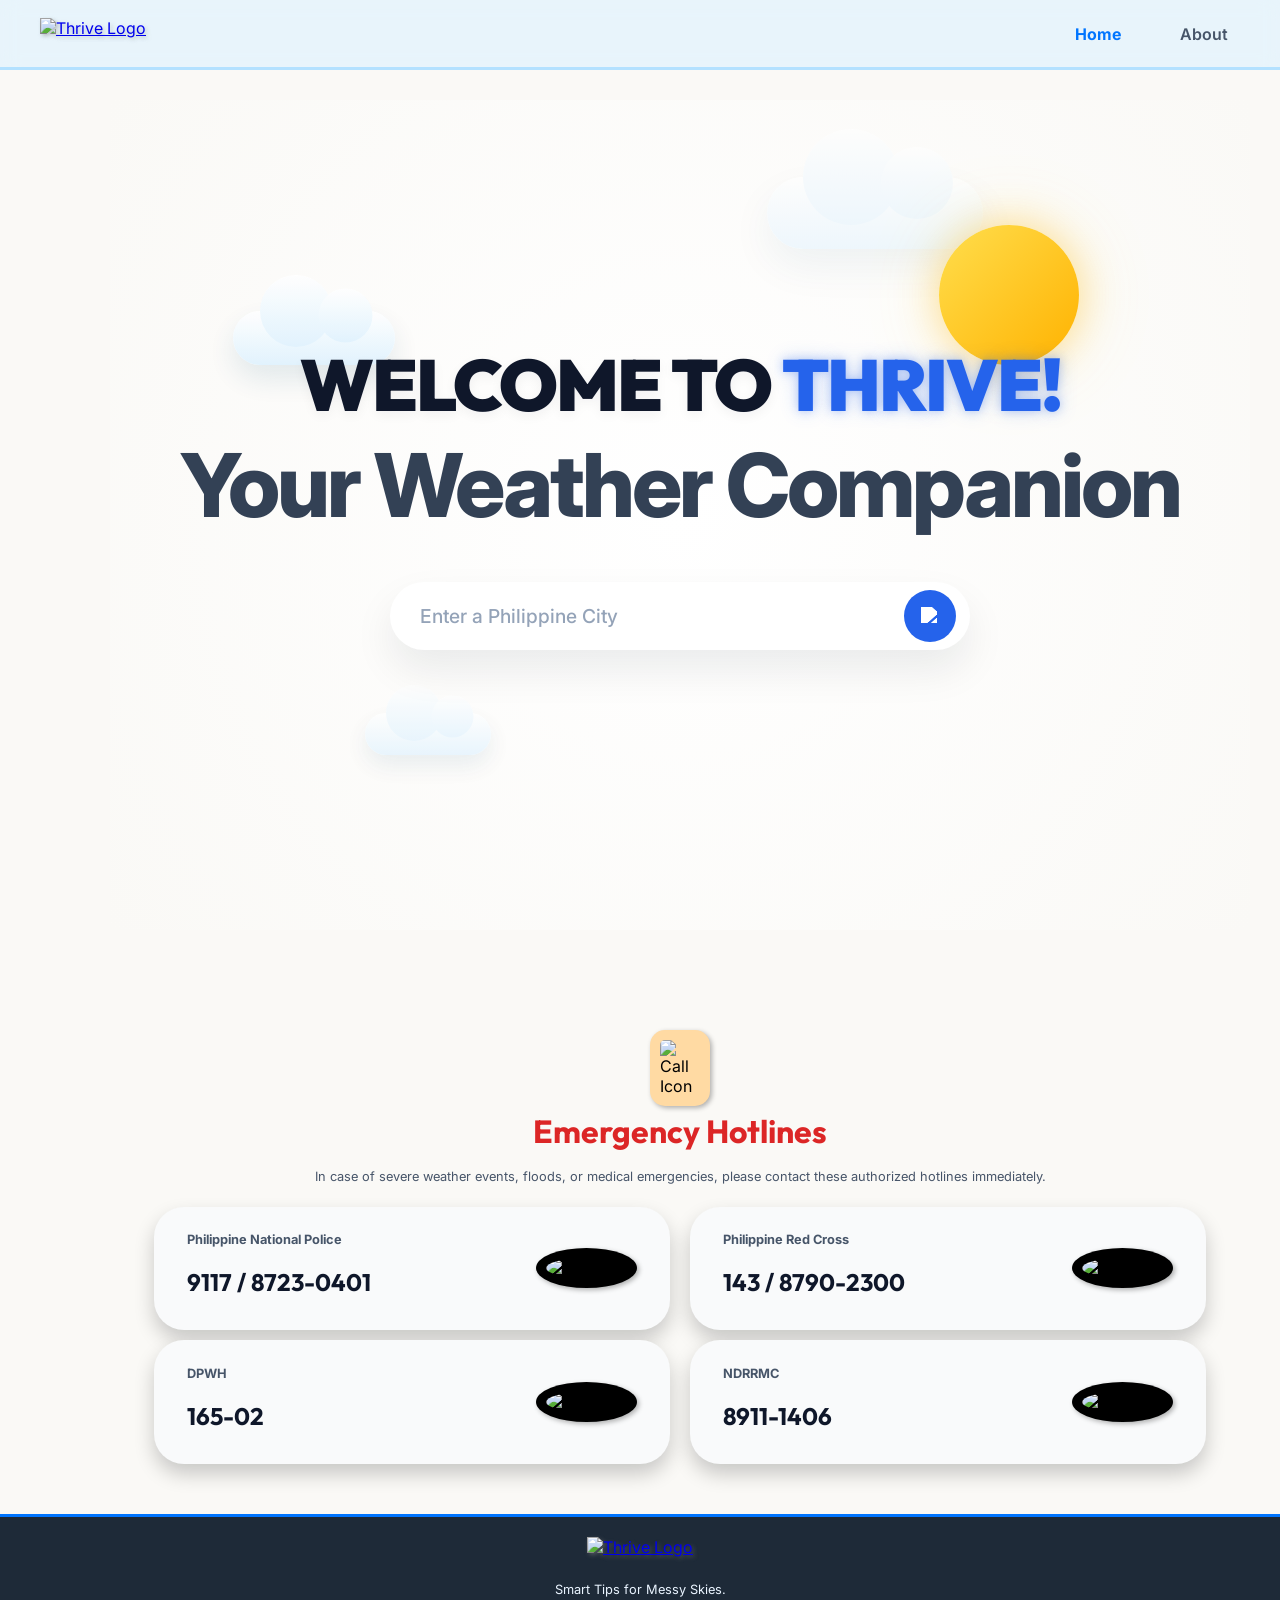
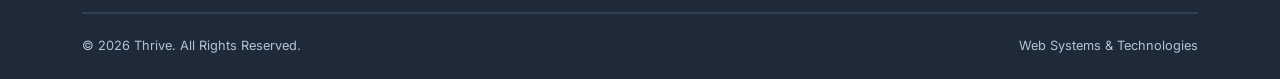
==== commit 290fbca8: "Add files via upload" ====
--- a/index.html
+++ b/index.html
@@ -7,7 +7,7 @@
     
     <link rel="stylesheet" href="index_style.css">
     <link rel="icon" type="image/png" href="assets/icons/Logo.png">
-    <link rel="stylesheet" href="https://unpkg.com/leaflet@1.9.4/dist/leaflet.css"/>
+    <link rel="stylesheet" href="https://unpkg.com/leaflet@1.9.4/dist/leaflet.css">
 
     <link rel="preconnect" href="https://fonts.googleapis.com">
     <link rel="preconnect" href="https://fonts.gstatic.com" crossorigin>
@@ -41,7 +41,6 @@
         <div class="main container">
             
             <div class="card" id="home">
-                
                 <div class="weather-welcome">
                     <div class="bg-weather-decor">
                         <div class="decor-sun"></div>
@@ -54,14 +53,12 @@
                             <h1>Welcome to <span class="glowing-thrive">Thrive!</span></h1>
                             <h2>Your Weather Companion</h2>
                         </div>
-
                         <div class="welcome-input">
                             <input type="text" placeholder="Enter a Philippine City" class="city-input">
                             <button class="welcome-search-btn">
                                 <img src="assets/icons/Search.png" alt="Search Icon">
                             </button>
                         </div>
-
                         <div class="error-msg">
                             <p>City not found. Please try again.</p>
                         </div>
@@ -70,12 +67,11 @@
 
                 <div class="weather-input" style="display: none;">
                     <div class="input">
-                        <input type="text" placeholder="Enter a Philippine City" class="country-input">
+                        <input type="text" placeholder="Enter a Philippine City: Manila" class="country-input">
                         <button class="search-btn">
                             <img src="assets/icons/Search.png" alt="Search Icon">
                         </button>
                     </div>
-                    
                     <div class="weather-result">
                         <div class="city-day">
                             <div class="location">
@@ -84,7 +80,6 @@
                             </div>
                             <h3 class="weather-day">Mon</h3>
                         </div>
-
                         <div class="weather-summary">
                             <img src="assets/weather/clear.svg" alt="Weather Icon" class="weather-summary-img">
                             <div class="weather-info">
@@ -92,7 +87,6 @@
                                 <h3 class="condition-txt">Clear Sky</h3>
                             </div>
                         </div>
-
                         <div class="weather-condition">
                             <div class="condition-item">
                                 <img src="assets/icons/Humidity.png" alt="Humidity Icon" class="condition-icon">
@@ -108,17 +102,15 @@
                                     <h4 class="wind-value-txt">2 M/s</h4>
                                 </div>
                             </div>
-
                             <div class="weather-quote-box">
-                               <p class="weather-quote-txt">"Fetching your daily sky vibe..."</p>
-                           </div>
+                                <p class="weather-quote-txt">"Fetching your daily sky vibe..."</p>
+                            </div>
                         </div>
                     </div>
                 </div>
 
                 <div class="weather-text" style="display: none;">
                     <h1 class="today-txt">It's a hot day today.</h1>
-
                     <div class="future-weather">
                         <div class="future-weather-card">
                             <h2 class="forecast-item-date">07 May</h2>
@@ -150,7 +142,7 @@
                     <div class="tips-card">
                         <div class="tips-top">
                             <div class="tips-icon-wrapper">
-                            <img src="assets/weather/clear.svg" alt="Weather Icon" class="about-weather-icon">
+                                <img src="assets/weather/clear.svg" alt="Weather Icon" class="about-weather-icon">
                             </div>
                             <div class="tips-temp-info">
                                 <h1 class="tips-temp"></h1>
@@ -166,7 +158,6 @@
                     <div class="tips-weather">
                         <h1 class="tips-main-title"></h1>
                         <p class="tips-subtitle">Recommended safety actions for today's conditions.</p>
-                        
                         <ul class="tips-list">
                             <li>
                                 <img src="assets/tips/wt.jpg" class="tip-icon" alt="Drink Water">
@@ -193,68 +184,32 @@
                 </div>
 
                 <div class="shelter-wrapper">
-
-    <div class="shelter-header">
-        <h1>Emergency Shelter Map</h1>
-        <p>
-            Explore nearby evacuation and emergency shelter locations
-            based on your selected city.
-        </p>
-    </div>
-
-    <div class="shelter-map-wrapper">
-
-        <div id="map">
-
-            <!-- FLOATING MENU BUTTON -->
-            <button class="map-menu-btn" id="mapMenuBtn">
-                ☰
-            </button>
-
-            <!-- SLIDE PANEL -->
-            <div class="shelter-menu" id="shelterMenu">
-
-                <div class="shelter-menu-header">
-                    Available Shelters
-                </div>
-
-                <div class="shelter-region">
-
-                    <button class="region-toggle">
-                        Luzon
-                    </button>
-
-                    <div class="region-list" id="luzon-list"></div>
-
-                </div>
-
-                <div class="shelter-region">
-
-                    <button class="region-toggle">
-                        Visayas
-                    </button>
-
-                    <div class="region-list" id="visayas-list"></div>
-
-                </div>
-
-                <div class="shelter-region">
-
-                    <button class="region-toggle">
-                        Mindanao
-                    </button>
-
-                    <div class="region-list" id="mindanao-list"></div>
-
-                </div>
-
-            </div>
-
-        </div>
-
-    </div>
-
-</div>
+                    <div class="shelter-header">
+                        <h1>Emergency Shelter Map</h1>
+                        <p>Explore nearby evacuation and emergency shelter locations based on your selected city.</p>
+                    </div>
+                    <div class="shelter-map-wrapper">
+                        <div id="map">
+                            <button class="map-menu-btn" id="mapMenuBtn">☰</button>
+                            <div class="shelter-menu" id="shelterMenu">
+                                <div class="shelter-menu-header">Available Shelters</div>
+                                <div class="shelter-region">
+                                    <button class="region-toggle">Luzon</button>
+                                    <div class="region-list" id="luzon-list"></div>
+                                </div>
+                                <div class="shelter-region">
+                                    <button class="region-toggle">Visayas</button>
+                                    <div class="region-list" id="visayas-list"></div>
+                                </div>
+                                <div class="shelter-region">
+                                    <button class="region-toggle">Mindanao</button>
+                                    <div class="region-list" id="mindanao-list"></div>
+                                </div>
+                            </div>
+                        </div>
+                    </div>
+                </div>
+            </section>
 
             <section id="news">
                 <div class="climate-header">
@@ -262,21 +217,17 @@
                     <p>Current climate-related events and historical disasters in the Philippines.</p>
                     <h3 class="news-location"></h3>
                 </div>
-
                 <div class="climate-toggle">
                     <button class="climate-btn active" data-type="current">Current</button>
                     <button class="climate-btn" data-type="past">Historical</button>
                 </div>
-                
-                <div class="news-grid">
-                    </div>
+                <div class="news-grid"></div>
             </section>
            
             <div class="card" id="contact">
                 <img src="assets/icons/Hotline.png" alt="Call Icon" class="call-icon">
                 <h1>Emergency Hotlines</h1>
                 <p>In case of severe weather events, floods, or medical emergencies, please contact these authorized hotlines immediately.</p>
-                
                 <div class="hotlines">
                     <div class="hotline-row">
                         <div class="hotline-card">
@@ -288,7 +239,6 @@
                                 <img src="assets/icons/Call.png" alt="Call Icon">
                             </div>
                         </div>
-
                         <div class="hotline-card">
                             <div class="info">
                                 <h3>Philippine Red Cross</h3>
@@ -299,7 +249,6 @@
                             </div>
                         </div>
                     </div>
-
                     <div class="hotline-row">
                         <div class="hotline-card">
                             <div class="info">
@@ -310,7 +259,6 @@
                                 <img src="assets/icons/Call.png" alt="Call Icon">
                             </div>
                         </div>
-
                         <div class="hotline-card">
                             <div class="info">
                                 <h3>NDRRMC</h3>
--- a/index_style.css
+++ b/index_style.css
@@ -5,7 +5,7 @@
 body {
     margin: 0;
     padding: 0;
-    background: #FAF9F6; /* Changed from #f4f7fb to Off-White */
+    background: #FAF9F6; /* Off-White */
     font-family: "Inter", sans-serif;
     overflow-x: hidden;
     display: grid;
@@ -17,6 +17,7 @@
         "footer footer";
     min-height: 100vh;
 }
+
 .container {
     width: 100%;
     max-width: 1600px;
@@ -122,7 +123,6 @@
     justify-content: center;
     align-items: center;
     border-right: 1px solid #0077ff65;
-    
 }
 
 aside ul {
@@ -140,16 +140,12 @@
     color: #2D4A6B;
     font-weight: 700;
     font-size: 1rem;
-
     writing-mode: vertical-rl;
     text-orientation: mixed;
     transform: rotate(180deg);
-
     letter-spacing: 4px;
     padding: 10px 0;
-
-    transition: color 0.3s ease,
-                transform 0.3s ease;
+    transition: color 0.3s ease, transform 0.3s ease;
 }
 
 aside a:hover {
@@ -289,12 +285,6 @@
     100% { right: 100%; }
 }
 
-@media (max-width: 768px) {
-    .bg-weather-decor {
-        display: none;
-    }
-}
-
 .welcome-container h1 {
     font-family: "Outfit", sans-serif;
     color: #0F172A;
@@ -363,8 +353,7 @@
     color: #1e293b;
     font-weight: 700;
     font-size: 13px;
-    text-shadow:
-        1px 1px 3px rgba(255,255,255,0.9);
+    text-shadow: 1px 1px 3px rgba(255,255,255,0.9);
 }
 
 .city-input::placeholder, .country-input::placeholder {
@@ -431,7 +420,6 @@
     gap: 25px;
     padding: 30px 45px;
     width: 100%;
-    
     background: linear-gradient(135deg, #0f172a 0%, #1e293b 100%);
     border: 1px solid rgba(255, 255, 255, 0.08);
     border-radius: 28px;
@@ -613,16 +601,12 @@
 .city-tooltip{
     background: rgba(15,23,42,0.95);
     color: white;
-
     border: none;
     border-radius: 12px;
-
     padding: 6px 12px;
-
     font-family: "Inter", sans-serif;
     font-size: 0.82rem;
     font-weight: 600;
-
     box-shadow: 0 10px 30px rgba(0,0,0,0.18);
 }
 
@@ -631,17 +615,12 @@
 }
 
 .nearest-badge{
-
     display:inline-block;
-
     margin-top:10px;
     padding:6px 10px;
-
     background:#ef4444;
     color:white;
-
     border-radius:999px;
-
     font-size:0.75rem;
     font-weight:700;
 }
@@ -747,46 +726,26 @@
     justify-content: center;
     padding: 5px;
     border-radius: 24px;
-
     background: linear-gradient(135deg, #0f172a 0%, #1e293b 100%);
-
     border: 1px solid rgba(255, 255, 255, 0.08);
-
-    box-shadow:
-        0 15px 30px rgba(15, 23, 42, 0.18),
-        inset 0 1px 0 rgba(255,255,255,0.04);
-
+    box-shadow: 0 15px 30px rgba(15, 23, 42, 0.18), inset 0 1px 0 rgba(255,255,255,0.04);
     position: relative;
     overflow: hidden;
-
-    transition:
-        transform 0.25s ease,
-        box-shadow 0.25s ease;
+    transition: transform 0.25s ease, box-shadow 0.25s ease;
 }
 
 .future-weather-card::before {
     content: "";
     position: absolute;
     inset: 0;
-
-    background:
-        radial-gradient(
-            circle at top right,
-            rgba(37, 99, 235, 0.22),
-            transparent 55%
-        );
-
+    background: radial-gradient(circle at top right, rgba(37, 99, 235, 0.22), transparent 55%);
     pointer-events: none;
 }
 
 .future-weather-card:hover {
     transform: translateY(-6px);
-
-    box-shadow:
-        0 25px 40px rgba(15, 23, 42, 0.28),
-        0 0 25px rgba(37, 99, 235, 0.12);
-}
-
+    box-shadow: 0 25px 40px rgba(15, 23, 42, 0.28), 0 0 25px rgba(37, 99, 235, 0.12);
+}
 
 .forecast-item-date {
     font-family: "Inter", sans-serif;
@@ -802,21 +761,16 @@
     height: 58px;
     object-fit: contain;
     z-index: 2;
-
     filter: drop-shadow(0 6px 12px rgba(0,0,0,0.25));
 }
 
 .forecast-item-temp {
     font-family: "Outfit", sans-serif;
     color: #ffffff;
-
     margin-top: 14px;
-
     font-size: 1.35rem;
     font-weight: 800;
-
     letter-spacing: -0.02em;
-
     z-index: 2;
 }
 
@@ -859,16 +813,15 @@
     height: 110px;
     background: linear-gradient(135deg, #0f172a 0%, #1e293b 100%);
     border-radius: 24px; 
-    box-shadow: inset 0 2px 6px rgba(255, 255, 255, 0.6), 
-                0 8px 20px rgba(12, 74, 110, 0.06);
+    box-shadow: inset 0 2px 6px rgba(255, 255, 255, 0.6), 0 8px 20px rgba(12, 74, 110, 0.06);
     flex-shrink: 0; 
 }
 
 .tips-top {
     display: flex;
     align-items: center; 
+    justify-content: flex-start; 
     gap: 20px;           
-    justify-content: flex-start; 
 }
 
 .about-weather-icon {
@@ -897,9 +850,7 @@
     background: linear-gradient(135deg, #FFF7ED 0%, #FFEDD5 100%);
     border-radius: 20px;
     padding: 20px 24px 20px 28px; 
-    box-shadow: 0 10px 25px -5px rgba(249, 115, 22, 0.12), 
-                0 8px 16px -6px rgba(249, 115, 22, 0.08);
-                
+    box-shadow: 0 10px 25px -5px rgba(249, 115, 22, 0.12), 0 8px 16px -6px rgba(249, 115, 22, 0.08);
     overflow: hidden; 
     border: 1px solid rgba(253, 186, 116, 0.3); 
 }
@@ -1018,6 +969,7 @@
     padding: 28px;
     box-shadow: 0 10px 40px rgba(15,23,42,0.08);
     border: 1px solid rgba(226,232,240,0.7);
+    position: relative;
 }
 
 .shelter-map-wrapper {
@@ -1042,29 +994,18 @@
     top: 20px;
     right: 20px;
     z-index: 1001;
-
     width: 56px;
     height: 56px;
-
     border: none;
     border-radius: 50%;
-
     background: rgba(255,255,255,0.92);
     backdrop-filter: blur(10px);
-
     color: #2563EB;
-
     font-size: 1.5rem;
     font-weight: bold;
-
     cursor: pointer;
-
-    box-shadow:
-        0 10px 25px rgba(0,0,0,0.15);
-
-    transition:
-        transform 0.25s ease,
-        background 0.25s ease;
+    box-shadow: 0 10px 25px rgba(0,0,0,0.15);
+    transition: transform 0.25s ease, background 0.25s ease;
 }
 
 .map-menu-btn:hover {
@@ -1152,67 +1093,35 @@
 }
 
 .shelter-menu {
-
     position: absolute;
-
     top: 90px;
     right: 20px;
-
     width: 300px;
     max-height: 420px;
-
     overflow-y: auto;
-
     padding: 18px;
-
     border-radius: 24px;
-
     background: rgba(255,255,255,0.92);
-
     backdrop-filter: blur(16px);
-
-    box-shadow:
-        0 15px 40px rgba(15,23,42,0.18);
-
+    box-shadow: 0 15px 40px rgba(15,23,42,0.18);
     z-index: 1000;
-
-    /* HIDDEN BY DEFAULT */
     opacity: 0;
     visibility: hidden;
-
-    transform:
-        translateY(-10px)
-        translateX(20px);
-
-    transition:
-        opacity 0.3s ease,
-        transform 0.3s ease,
-        visibility 0.3s;
+    transform: translateY(-10px) translateX(20px);
+    transition: opacity 0.3s ease, transform 0.3s ease, visibility 0.3s;
 }
 
 .shelter-menu.show {
-
     opacity: 1;
     visibility: visible;
-
-    transform:
-        translateY(0)
-        translateX(0);
-}
-
-.shelter-wrapper {
-    position: relative;
+    transform: translateY(0) translateX(0);
 }
 
 .shelter-menu-header {
-
     font-size: 1.25rem;
     font-weight: 800;
-
     margin-bottom: 18px;
-
     color: #0F172A;
-
     font-family: "Outfit", sans-serif;
 }
 
@@ -1221,82 +1130,60 @@
 }
 
 .region-toggle {
-
-    width: 100%;
-
+    width: 100%;
     border: none;
-
-    background: linear-gradient(
-        135deg,
-        #2563EB,
-        #1D4ED8
-    );
-
+    background: linear-gradient(135deg, #2563EB, #1D4ED8);
     color: white;
-
     padding: 12px 16px;
-
     border-radius: 14px;
-
     cursor: pointer;
-
     font-weight: 700;
-
     text-align: left;
-
-    transition:
-        transform 0.2s ease,
-        box-shadow 0.2s ease;
+    transition: transform 0.2s ease, box-shadow 0.2s ease;
 }
 
 .region-toggle:hover {
-
     transform: translateY(-2px);
-
-    box-shadow:
-        0 8px 20px rgba(37,99,235,0.25);
+    box-shadow: 0 8px 20px rgba(37,99,235,0.25);
 }
 
 .region-list {
-
-    display: none;
-
+    display: flex;            
+    flex-direction: column;
+    gap: 10px;
+    max-height: 0;
+    opacity: 0;
+    visibility: hidden;
+    overflow: hidden;
+    padding-top: 0;
+    transition: max-height 0.3s cubic-bezier(0.4, 0, 0.2, 1),
+                opacity 0.25s ease,
+                padding 0.3s ease,
+                visibility 0.3s;
+}
+
+.region-list.active {
+    max-height: 500px;         
+    opacity: 1;
+    visibility: visible;
     padding-top: 12px;
-
-    gap: 10px;
-}
-
-.region-list.active {
-
-    display: flex;
-    flex-direction: column;
 }
 
 .shelter-city {
-
     background: #F8FAFC;
-
     border-radius: 12px;
-
     padding: 12px 14px;
-
     cursor: pointer;
-
-    transition:
-        background 0.2s ease,
-        transform 0.2s ease;
-
     font-size: 0.95rem;
-
     color: #334155;
-
     font-weight: 600;
+    will-change: transform, background-color;
+    transition: background-color 0.2s ease,
+                transform 0.2s cubic-bezier(0.34, 1.56, 0.64, 1); 
 }
 
 .shelter-city:hover {
-
     background: #DBEAFE;
-
     transform: translateX(5px);
 }
 
@@ -1680,11 +1567,9 @@
     padding: 10px 30px;
     min-width: 450px;
     border-radius: 30px;
-
     background-color: #F9FAFB;
     border: 3px solid transparent;
     box-shadow: 0 10px 20px rgba(0, 0, 0, 0.2);
-
     transition: transform 0.3s ease, box-shadow 0.3s ease, border-color 0.3s ease;
 }
 
@@ -1757,6 +1642,7 @@
     font-size: 0.8rem;
 }
 
+/* Media Queries */
 @media (max-width: 1200px) {
     .news-card.center {
         width: 90%;
@@ -1796,6 +1682,9 @@
 }
 
 @media (max-width: 768px) {
+    .bg-weather-decor {
+        display: none;
+    }
     .climate-header h1 { font-size: 3rem; }
     .news-card, .news-card.left, .news-card.center, .news-card.right { height: 380px; }
     .news-content { padding: 25px; }
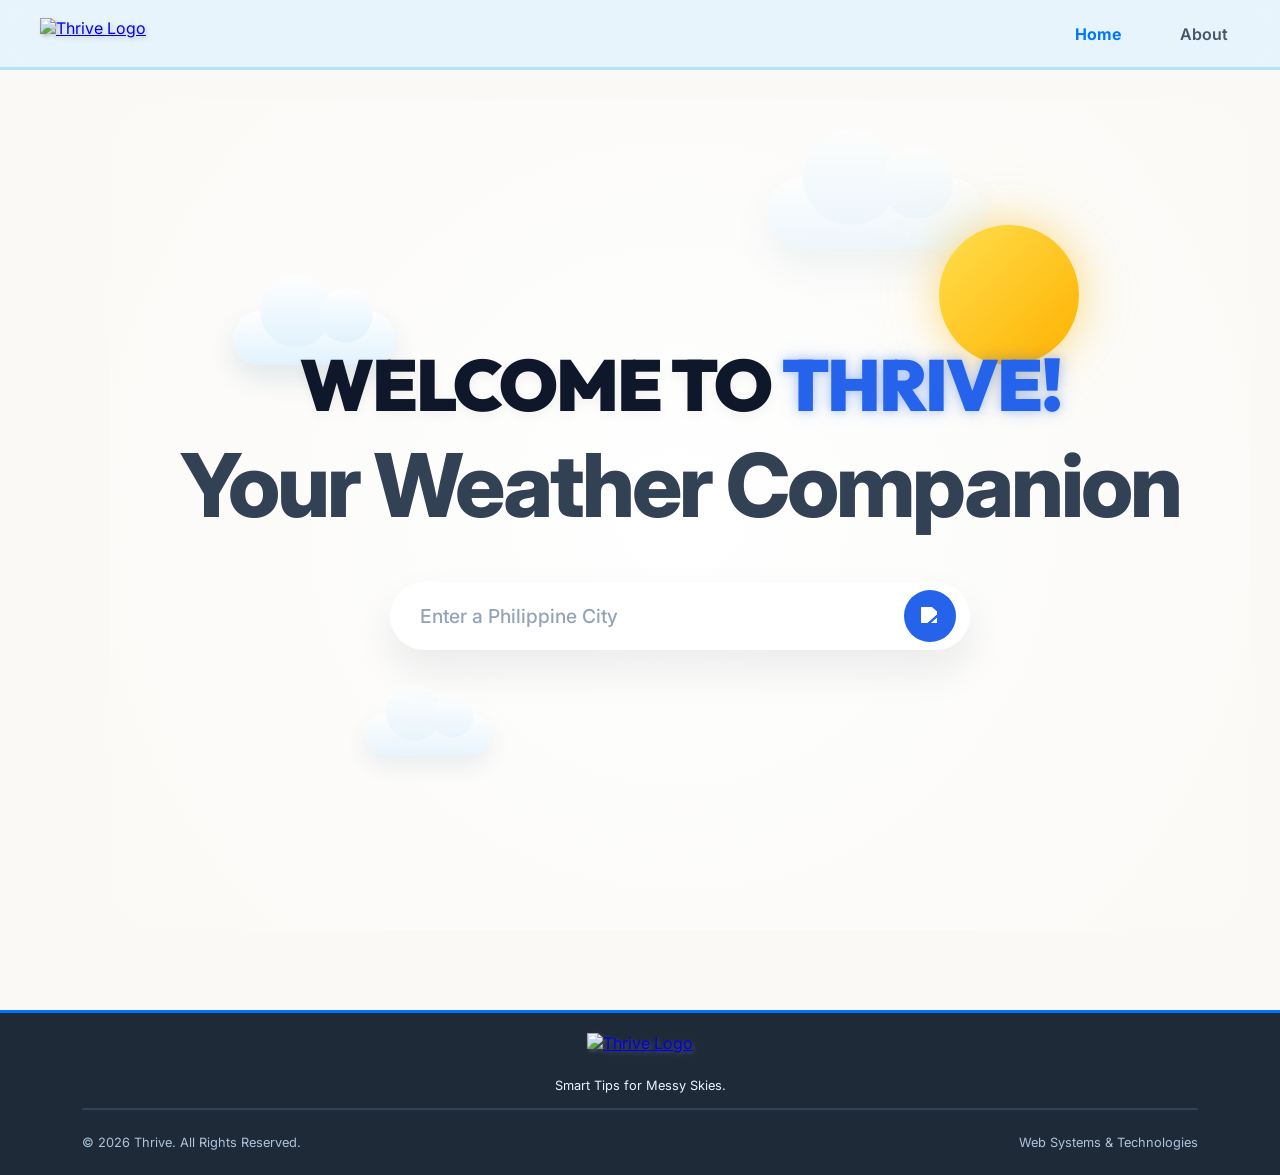
==== commit 15d09a65: "Add files via upload" ====
--- a/index.html
+++ b/index.html
@@ -4,20 +4,17 @@
     <meta charset="UTF-8">
     <meta name="viewport" content="width=device-width, initial-scale=1.0">
     <title>Thrive | Your Weather Companion</title>
-    
     <link rel="stylesheet" href="index_style.css">
     <link rel="icon" type="image/png" href="assets/icons/Logo.png">
-    <link rel="stylesheet" href="https://unpkg.com/leaflet@1.9.4/dist/leaflet.css">
-
+    <link rel="stylesheet" href="https://unpkg.com/leaflet@1.9.4/dist/leaflet.css"/>
     <link rel="preconnect" href="https://fonts.googleapis.com">
     <link rel="preconnect" href="https://fonts.gstatic.com" crossorigin>
     <link href="https://fonts.googleapis.com/css2?family=Outfit:wght@100..900&display=swap" rel="stylesheet">
     <link href="https://fonts.googleapis.com/css2?family=Inter:ital,opsz,wght@0,14..32,100..900;1,14..32,100..900&display=swap" rel="stylesheet">
-
     <script src="https://unpkg.com/leaflet@1.9.4/dist/leaflet.js"></script>
 </head>
+
 <body>
-
     <nav class="navbar">
         <a href="index.html">
             <img src="assets/icons/Thrive.png" alt="Thrive Logo" class="logo">
@@ -27,7 +24,6 @@
             <a href="about.html">About</a>
         </div>
     </nav>
-
     <aside class="sidebar" style="display: none;">
         <ul>
             <li><a href="#home">Home</a></li>
@@ -36,10 +32,8 @@
             <li><a href="#contact">Contact</a></li>
         </ul>
     </aside>
-
     <main>
-        <div class="main container">
-            
+        <div class="main container">       
             <div class="card" id="home">
                 <div class="weather-welcome">
                     <div class="bg-weather-decor">
@@ -48,17 +42,20 @@
                         <div class="decor-cloud cloud-2"></div>
                         <div class="decor-cloud cloud-3"></div>
                     </div>
+
                     <div class="welcome-container">
                         <div class="welcome-text">
                             <h1>Welcome to <span class="glowing-thrive">Thrive!</span></h1>
                             <h2>Your Weather Companion</h2>
                         </div>
+
                         <div class="welcome-input">
                             <input type="text" placeholder="Enter a Philippine City" class="city-input">
                             <button class="welcome-search-btn">
                                 <img src="assets/icons/Search.png" alt="Search Icon">
                             </button>
                         </div>
+
                         <div class="error-msg">
                             <p>City not found. Please try again.</p>
                         </div>
@@ -72,6 +69,7 @@
                             <img src="assets/icons/Search.png" alt="Search Icon">
                         </button>
                     </div>
+
                     <div class="weather-result">
                         <div class="city-day">
                             <div class="location">
@@ -80,6 +78,7 @@
                             </div>
                             <h3 class="weather-day">Mon</h3>
                         </div>
+
                         <div class="weather-summary">
                             <img src="assets/weather/clear.svg" alt="Weather Icon" class="weather-summary-img">
                             <div class="weather-info">
@@ -87,6 +86,7 @@
                                 <h3 class="condition-txt">Clear Sky</h3>
                             </div>
                         </div>
+
                         <div class="weather-condition">
                             <div class="condition-item">
                                 <img src="assets/icons/Humidity.png" alt="Humidity Icon" class="condition-icon">
@@ -95,6 +95,7 @@
                                     <h4 class="humidity-value-txt">60%</h4>
                                 </div>
                             </div>
+
                             <div class="condition-item">
                                 <img src="assets/icons/Wind.png" alt="Wind Icon" class="condition-icon">
                                 <div class="condition-info">
@@ -102,9 +103,10 @@
                                     <h4 class="wind-value-txt">2 M/s</h4>
                                 </div>
                             </div>
+
                             <div class="weather-quote-box">
-                                <p class="weather-quote-txt">"Fetching your daily sky vibe..."</p>
-                            </div>
+                               <p class="weather-quote-txt">"Fetching your daily sky vibe..."</p>
+                           </div>
                         </div>
                     </div>
                 </div>
@@ -117,16 +119,19 @@
                             <img src="assets/weather/thunderstorm.svg" alt="Weather Icon" class="forecast-item-img">
                             <h3 class="forecast-item-temp">24°C</h3>
                         </div>
+
                         <div class="future-weather-card">
                             <h2 class="forecast-item-date">08 May</h2>
                             <img src="assets/weather/thunderstorm.svg" alt="Weather Icon" class="forecast-item-img">
                             <h3 class="forecast-item-temp">22°C</h3>
                         </div>
+
                         <div class="future-weather-card">
                             <h2 class="forecast-item-date">09 May</h2>
                             <img src="assets/weather/thunderstorm.svg" alt="Weather Icon" class="forecast-item-img">
                             <h3 class="forecast-item-temp">25°C</h3>
                         </div>
+
                         <div class="future-weather-card">
                             <h2 class="forecast-item-date">10 May</h2>
                             <img src="assets/weather/thunderstorm.svg" alt="Weather Icon" class="forecast-item-img">
@@ -136,19 +141,21 @@
                     <p class="weather-error-msg" style="display: none;">City not found. Please try again.</p>
                 </div>
             </div>
+
 
             <section id="tips">
                 <div class="tips-dashboard">
                     <div class="tips-card">
                         <div class="tips-top">
                             <div class="tips-icon-wrapper">
-                                <img src="assets/weather/clear.svg" alt="Weather Icon" class="about-weather-icon">
+                            <img src="assets/weather/clear.svg" alt="Weather Icon" class="about-weather-icon">
                             </div>
                             <div class="tips-temp-info">
                                 <h1 class="tips-temp"></h1>
                                 <p class="tips-condition"></p>
                             </div>
                         </div>
+
                         <div class="tips-alert">
                             <h2 class="danger-title"></h2>
                             <p class="danger-description"></p>
@@ -159,21 +166,25 @@
                         <h1 class="tips-main-title"></h1>
                         <p class="tips-subtitle">Recommended safety actions for today's conditions.</p>
                         <ul class="tips-list">
+
                             <li>
                                 <img src="assets/tips/wt.jpg" class="tip-icon" alt="Drink Water">
                                 <h3 class="tip-title">Drink Water</h3>
                                 <p class="tip-description">Stay hydrated throughout the day.</p>
                             </li>
+
                             <li>
                                 <img src="assets/tips/sc.jpg" class="tip-icon" alt="Wear Sunscreen">
                                 <h3 class="tip-title">Wear Sunscreen</h3>
                                 <p class="tip-description">Protect your skin from UV rays.</p>
                             </li>
+
                             <li>
                                 <img src="assets/tips/ben.jpg" class="tip-icon" alt="Light Clothing">
                                 <h3 class="tip-title">Light Clothing</h3>
                                 <p class="tip-description">Wear breathable clothes outdoors.</p>
                             </li>
+
                             <li>
                                 <img src="assets/tips/um.jpg" class="tip-icon" alt="Avoid Noon Heat">
                                 <h3 class="tip-title">Avoid Noon Heat</h3>
@@ -184,110 +195,301 @@
                 </div>
 
                 <div class="shelter-wrapper">
-                    <div class="shelter-header">
-                        <h1>Emergency Shelter Map</h1>
-                        <p>Explore nearby evacuation and emergency shelter locations based on your selected city.</p>
-                    </div>
-                    <div class="shelter-map-wrapper">
-                        <div id="map">
-                            <button class="map-menu-btn" id="mapMenuBtn">☰</button>
-                            <div class="shelter-menu" id="shelterMenu">
-                                <div class="shelter-menu-header">Available Shelters</div>
-                                <div class="shelter-region">
-                                    <button class="region-toggle">Luzon</button>
-                                    <div class="region-list" id="luzon-list"></div>
-                                </div>
-                                <div class="shelter-region">
-                                    <button class="region-toggle">Visayas</button>
-                                    <div class="region-list" id="visayas-list"></div>
-                                </div>
-                                <div class="shelter-region">
-                                    <button class="region-toggle">Mindanao</button>
-                                    <div class="region-list" id="mindanao-list"></div>
-                                </div>
-                            </div>
-                        </div>
-                    </div>
-                </div>
+
+    <div class="shelter-header">
+
+        <h1>Emergency Shelter Map</h1>
+
+        <p>
+
+            Explore nearby evacuation and emergency shelter locations
+
+            based on your selected city.
+
+        </p>
+
+    </div>
+
+
+
+    <div class="shelter-map-wrapper">
+
+
+
+        <div id="map">
+
+
+
+            <!-- FLOATING MENU BUTTON -->
+
+            <button class="map-menu-btn" id="mapMenuBtn">
+
+                ☰
+
+            </button>
+
+
+
+            <!-- SLIDE PANEL -->
+
+            <div class="shelter-menu" id="shelterMenu">
+
+
+
+                <div class="shelter-menu-header">
+
+                    Available Shelters
+
+                </div>
+
+
+
+                <div class="shelter-region">
+
+
+
+                    <button class="region-toggle">
+
+                        Luzon
+
+                    </button>
+
+
+
+                    <div class="region-list" id="luzon-list"></div>
+
+
+
+                </div>
+
+
+
+                <div class="shelter-region">
+
+
+
+                    <button class="region-toggle">
+
+                        Visayas
+
+                    </button>
+
+
+
+                    <div class="region-list" id="visayas-list"></div>
+
+
+
+                </div>
+
+
+
+                <div class="shelter-region">
+
+
+
+                    <button class="region-toggle">
+
+                        Mindanao
+
+                    </button>
+
+
+
+                    <div class="region-list" id="mindanao-list"></div>
+
+
+
+                </div>
+
+
+
+            </div>
+
+
+
+        </div>
+
+
+
+    </div>
+
+
+
+</div>
+
+
+
+            <section id="news">
+
+                <div class="climate-header">
+
+                    <h1>Climate Action</h1>
+
+                    <p>Current climate-related events and historical disasters in the Philippines.</p>
+
+                    <h3 class="news-location"></h3>
+
+                </div>
+
+
+
+                <div class="climate-toggle">
+
+                    <button class="climate-btn active" data-type="current">Current</button>
+
+                    <button class="climate-btn" data-type="past">Historical</button>
+
+                </div>
+
+               
+
+                <div class="news-grid">
+
+                    </div>
+
             </section>
 
-            <section id="news">
-                <div class="climate-header">
-                    <h1>Climate Action</h1>
-                    <p>Current climate-related events and historical disasters in the Philippines.</p>
-                    <h3 class="news-location"></h3>
-                </div>
-                <div class="climate-toggle">
-                    <button class="climate-btn active" data-type="current">Current</button>
-                    <button class="climate-btn" data-type="past">Historical</button>
-                </div>
-                <div class="news-grid"></div>
-            </section>
            
+
             <div class="card" id="contact">
+
                 <img src="assets/icons/Hotline.png" alt="Call Icon" class="call-icon">
+
                 <h1>Emergency Hotlines</h1>
+
                 <p>In case of severe weather events, floods, or medical emergencies, please contact these authorized hotlines immediately.</p>
+
+               
+
                 <div class="hotlines">
+
                     <div class="hotline-row">
+
                         <div class="hotline-card">
+
                             <div class="info">
+
                                 <h3>Philippine National Police</h3>
+
                                 <h2>9117 / 8723-0401</h2>
-                            </div>
+
+                            </div>
+
                             <div class="icon">
+
                                 <img src="assets/icons/Call.png" alt="Call Icon">
-                            </div>
-                        </div>
+
+                            </div>
+
+                        </div>
+
+
+
                         <div class="hotline-card">
+
                             <div class="info">
+
                                 <h3>Philippine Red Cross</h3>
+
                                 <h2>143 / 8790-2300</h2>
-                            </div>
+
+                            </div>
+
                             <div class="icon">
+
                                 <img src="assets/icons/Call.png" alt="Call Icon">
-                            </div>
-                        </div>
-                    </div>
+
+                            </div>
+
+                        </div>
+
+                    </div>
+
+
+
                     <div class="hotline-row">
+
                         <div class="hotline-card">
+
                             <div class="info">
+
                                 <h3>DPWH</h3>
+
                                 <h2>165-02</h2>
-                            </div>
+
+                            </div>
+
                             <div class="icon">
+
                                 <img src="assets/icons/Call.png" alt="Call Icon">
-                            </div>
-                        </div>
+
+                            </div>
+
+                        </div>
+
+
+
                         <div class="hotline-card">
+
                             <div class="info">
+
                                 <h3>NDRRMC</h3>
+
                                 <h2>8911-1406</h2>
-                            </div>
+
+                            </div>
+
                             <div class="icon">
+
                                 <img src="assets/icons/Call.png" alt="Call Icon">
-                            </div>
-                        </div>
-                    </div>
-                </div> 
-            </div> 
-
-        </div> 
+
+                            </div>
+
+                        </div>
+
+                    </div>
+
+                </div>
+
+            </div>
+
+
+
+        </div>
+
     </main>
 
+
+
     <footer class="footer">
+
         <a href="index.html">
+
             <img src="assets/icons/Thrive2.png" alt="Thrive Logo" class="logo">
+
         </a>
+
         <p class="slogan">Smart Tips for Messy Skies.</p>
+
         <hr>
+
         <div class="footer-texts">
+
             <p>© 2026 Thrive. All Rights Reserved.</p>
+
             <p>Web Systems & Technologies</p>
+
         </div>
+
     </footer>
 
+
+
     <script src="script.js"></script>
+
     <script src="https://unpkg.com/@lottiefiles/lottie-player@latest/dist/lottie-player.js"></script>
+
 </body>
+
 </html>
--- a/index_style.css
+++ b/index_style.css
@@ -5,7 +5,7 @@
 body {
     margin: 0;
     padding: 0;
-    background: #FAF9F6; /* Off-White */
+    background: #FAF9F6; /* Changed from #f4f7fb to Off-White */
     font-family: "Inter", sans-serif;
     overflow-x: hidden;
     display: grid;
@@ -17,7 +17,6 @@
         "footer footer";
     min-height: 100vh;
 }
-
 .container {
     width: 100%;
     max-width: 1600px;
@@ -123,6 +122,7 @@
     justify-content: center;
     align-items: center;
     border-right: 1px solid #0077ff65;
+    
 }
 
 aside ul {
@@ -140,12 +140,16 @@
     color: #2D4A6B;
     font-weight: 700;
     font-size: 1rem;
+
     writing-mode: vertical-rl;
     text-orientation: mixed;
     transform: rotate(180deg);
+
     letter-spacing: 4px;
     padding: 10px 0;
-    transition: color 0.3s ease, transform 0.3s ease;
+
+    transition: color 0.3s ease,
+                transform 0.3s ease;
 }
 
 aside a:hover {
@@ -285,6 +289,12 @@
     100% { right: 100%; }
 }
 
+@media (max-width: 768px) {
+    .bg-weather-decor {
+        display: none;
+    }
+}
+
 .welcome-container h1 {
     font-family: "Outfit", sans-serif;
     color: #0F172A;
@@ -353,7 +363,8 @@
     color: #1e293b;
     font-weight: 700;
     font-size: 13px;
-    text-shadow: 1px 1px 3px rgba(255,255,255,0.9);
+    text-shadow:
+        1px 1px 3px rgba(255,255,255,0.9);
 }
 
 .city-input::placeholder, .country-input::placeholder {
@@ -420,6 +431,7 @@
     gap: 25px;
     padding: 30px 45px;
     width: 100%;
+    
     background: linear-gradient(135deg, #0f172a 0%, #1e293b 100%);
     border: 1px solid rgba(255, 255, 255, 0.08);
     border-radius: 28px;
@@ -601,12 +613,16 @@
 .city-tooltip{
     background: rgba(15,23,42,0.95);
     color: white;
+
     border: none;
     border-radius: 12px;
+
     padding: 6px 12px;
+
     font-family: "Inter", sans-serif;
     font-size: 0.82rem;
     font-weight: 600;
+
     box-shadow: 0 10px 30px rgba(0,0,0,0.18);
 }
 
@@ -615,12 +631,17 @@
 }
 
 .nearest-badge{
+
     display:inline-block;
+
     margin-top:10px;
     padding:6px 10px;
+
     background:#ef4444;
     color:white;
+
     border-radius:999px;
+
     font-size:0.75rem;
     font-weight:700;
 }
@@ -726,26 +747,46 @@
     justify-content: center;
     padding: 5px;
     border-radius: 24px;
+
     background: linear-gradient(135deg, #0f172a 0%, #1e293b 100%);
+
     border: 1px solid rgba(255, 255, 255, 0.08);
-    box-shadow: 0 15px 30px rgba(15, 23, 42, 0.18), inset 0 1px 0 rgba(255,255,255,0.04);
+
+    box-shadow:
+        0 15px 30px rgba(15, 23, 42, 0.18),
+        inset 0 1px 0 rgba(255,255,255,0.04);
+
     position: relative;
     overflow: hidden;
-    transition: transform 0.25s ease, box-shadow 0.25s ease;
+
+    transition:
+        transform 0.25s ease,
+        box-shadow 0.25s ease;
 }
 
 .future-weather-card::before {
     content: "";
     position: absolute;
     inset: 0;
-    background: radial-gradient(circle at top right, rgba(37, 99, 235, 0.22), transparent 55%);
+
+    background:
+        radial-gradient(
+            circle at top right,
+            rgba(37, 99, 235, 0.22),
+            transparent 55%
+        );
+
     pointer-events: none;
 }
 
 .future-weather-card:hover {
     transform: translateY(-6px);
-    box-shadow: 0 25px 40px rgba(15, 23, 42, 0.28), 0 0 25px rgba(37, 99, 235, 0.12);
-}
+
+    box-shadow:
+        0 25px 40px rgba(15, 23, 42, 0.28),
+        0 0 25px rgba(37, 99, 235, 0.12);
+}
+
 
 .forecast-item-date {
     font-family: "Inter", sans-serif;
@@ -761,16 +802,21 @@
     height: 58px;
     object-fit: contain;
     z-index: 2;
+
     filter: drop-shadow(0 6px 12px rgba(0,0,0,0.25));
 }
 
 .forecast-item-temp {
     font-family: "Outfit", sans-serif;
     color: #ffffff;
+
     margin-top: 14px;
+
     font-size: 1.35rem;
     font-weight: 800;
+
     letter-spacing: -0.02em;
+
     z-index: 2;
 }
 
@@ -813,15 +859,16 @@
     height: 110px;
     background: linear-gradient(135deg, #0f172a 0%, #1e293b 100%);
     border-radius: 24px; 
-    box-shadow: inset 0 2px 6px rgba(255, 255, 255, 0.6), 0 8px 20px rgba(12, 74, 110, 0.06);
+    box-shadow: inset 0 2px 6px rgba(255, 255, 255, 0.6), 
+                0 8px 20px rgba(12, 74, 110, 0.06);
     flex-shrink: 0; 
 }
 
 .tips-top {
     display: flex;
     align-items: center; 
+    gap: 20px;           
     justify-content: flex-start; 
-    gap: 20px;           
 }
 
 .about-weather-icon {
@@ -850,7 +897,9 @@
     background: linear-gradient(135deg, #FFF7ED 0%, #FFEDD5 100%);
     border-radius: 20px;
     padding: 20px 24px 20px 28px; 
-    box-shadow: 0 10px 25px -5px rgba(249, 115, 22, 0.12), 0 8px 16px -6px rgba(249, 115, 22, 0.08);
+    box-shadow: 0 10px 25px -5px rgba(249, 115, 22, 0.12), 
+                0 8px 16px -6px rgba(249, 115, 22, 0.08);
+                
     overflow: hidden; 
     border: 1px solid rgba(253, 186, 116, 0.3); 
 }
@@ -969,7 +1018,6 @@
     padding: 28px;
     box-shadow: 0 10px 40px rgba(15,23,42,0.08);
     border: 1px solid rgba(226,232,240,0.7);
-    position: relative;
 }
 
 .shelter-map-wrapper {
@@ -994,18 +1042,29 @@
     top: 20px;
     right: 20px;
     z-index: 1001;
+
     width: 56px;
     height: 56px;
+
     border: none;
     border-radius: 50%;
+
     background: rgba(255,255,255,0.92);
     backdrop-filter: blur(10px);
+
     color: #2563EB;
+
     font-size: 1.5rem;
     font-weight: bold;
+
     cursor: pointer;
-    box-shadow: 0 10px 25px rgba(0,0,0,0.15);
-    transition: transform 0.25s ease, background 0.25s ease;
+
+    box-shadow:
+        0 10px 25px rgba(0,0,0,0.15);
+
+    transition:
+        transform 0.25s ease,
+        background 0.25s ease;
 }
 
 .map-menu-btn:hover {
@@ -1093,35 +1152,67 @@
 }
 
 .shelter-menu {
+
     position: absolute;
+
     top: 90px;
     right: 20px;
+
     width: 300px;
     max-height: 420px;
+
     overflow-y: auto;
+
     padding: 18px;
+
     border-radius: 24px;
+
     background: rgba(255,255,255,0.92);
+
     backdrop-filter: blur(16px);
-    box-shadow: 0 15px 40px rgba(15,23,42,0.18);
+
+    box-shadow:
+        0 15px 40px rgba(15,23,42,0.18);
+
     z-index: 1000;
+
+    /* HIDDEN BY DEFAULT */
     opacity: 0;
     visibility: hidden;
-    transform: translateY(-10px) translateX(20px);
-    transition: opacity 0.3s ease, transform 0.3s ease, visibility 0.3s;
+
+    transform:
+        translateY(-10px)
+        translateX(20px);
+
+    transition:
+        opacity 0.3s ease,
+        transform 0.3s ease,
+        visibility 0.3s;
 }
 
 .shelter-menu.show {
+
     opacity: 1;
     visibility: visible;
-    transform: translateY(0) translateX(0);
+
+    transform:
+        translateY(0)
+        translateX(0);
+}
+
+.shelter-wrapper {
+    position: relative;
 }
 
 .shelter-menu-header {
+
     font-size: 1.25rem;
     font-weight: 800;
+
     margin-bottom: 18px;
+
     color: #0F172A;
+
     font-family: "Outfit", sans-serif;
 }
 
@@ -1130,60 +1221,82 @@
 }
 
 .region-toggle {
-    width: 100%;
+
+    width: 100%;
+
     border: none;
-    background: linear-gradient(135deg, #2563EB, #1D4ED8);
+
+    background: linear-gradient(
+        135deg,
+        #2563EB,
+        #1D4ED8
+    );
+
     color: white;
+
     padding: 12px 16px;
+
     border-radius: 14px;
+
     cursor: pointer;
+
     font-weight: 700;
+
     text-align: left;
-    transition: transform 0.2s ease, box-shadow 0.2s ease;
+
+    transition:
+        transform 0.2s ease,
+        box-shadow 0.2s ease;
 }
 
 .region-toggle:hover {
+
     transform: translateY(-2px);
-    box-shadow: 0 8px 20px rgba(37,99,235,0.25);
+
+    box-shadow:
+        0 8px 20px rgba(37,99,235,0.25);
 }
 
 .region-list {
-    display: flex;            
+
+    display: none;
+
+    padding-top: 12px;
+
+    gap: 10px;
+}
+
+.region-list.active {
+
+    display: flex;
     flex-direction: column;
-    gap: 10px;
-    max-height: 0;
-    opacity: 0;
-    visibility: hidden;
-    overflow: hidden;
-    padding-top: 0;
-    transition: max-height 0.3s cubic-bezier(0.4, 0, 0.2, 1),
-                opacity 0.25s ease,
-                padding 0.3s ease,
-                visibility 0.3s;
-}
-
-.region-list.active {
-    max-height: 500px;         
-    opacity: 1;
-    visibility: visible;
-    padding-top: 12px;
 }
 
 .shelter-city {
+
     background: #F8FAFC;
+
     border-radius: 12px;
+
     padding: 12px 14px;
+
     cursor: pointer;
+
+    transition:
+        background 0.2s ease,
+        transform 0.2s ease;
+
     font-size: 0.95rem;
+
     color: #334155;
+
     font-weight: 600;
-    will-change: transform, background-color;
-    transition: background-color 0.2s ease,
-                transform 0.2s cubic-bezier(0.34, 1.56, 0.64, 1); 
 }
 
 .shelter-city:hover {
+
     background: #DBEAFE;
+
     transform: translateX(5px);
 }
 
@@ -1567,9 +1680,11 @@
     padding: 10px 30px;
     min-width: 450px;
     border-radius: 30px;
+
     background-color: #F9FAFB;
     border: 3px solid transparent;
     box-shadow: 0 10px 20px rgba(0, 0, 0, 0.2);
+
     transition: transform 0.3s ease, box-shadow 0.3s ease, border-color 0.3s ease;
 }
 
@@ -1642,7 +1757,6 @@
     font-size: 0.8rem;
 }
 
-/* Media Queries */
 @media (max-width: 1200px) {
     .news-card.center {
         width: 90%;
@@ -1682,9 +1796,6 @@
 }
 
 @media (max-width: 768px) {
-    .bg-weather-decor {
-        display: none;
-    }
     .climate-header h1 { font-size: 3rem; }
     .news-card, .news-card.left, .news-card.center, .news-card.right { height: 380px; }
     .news-content { padding: 25px; }
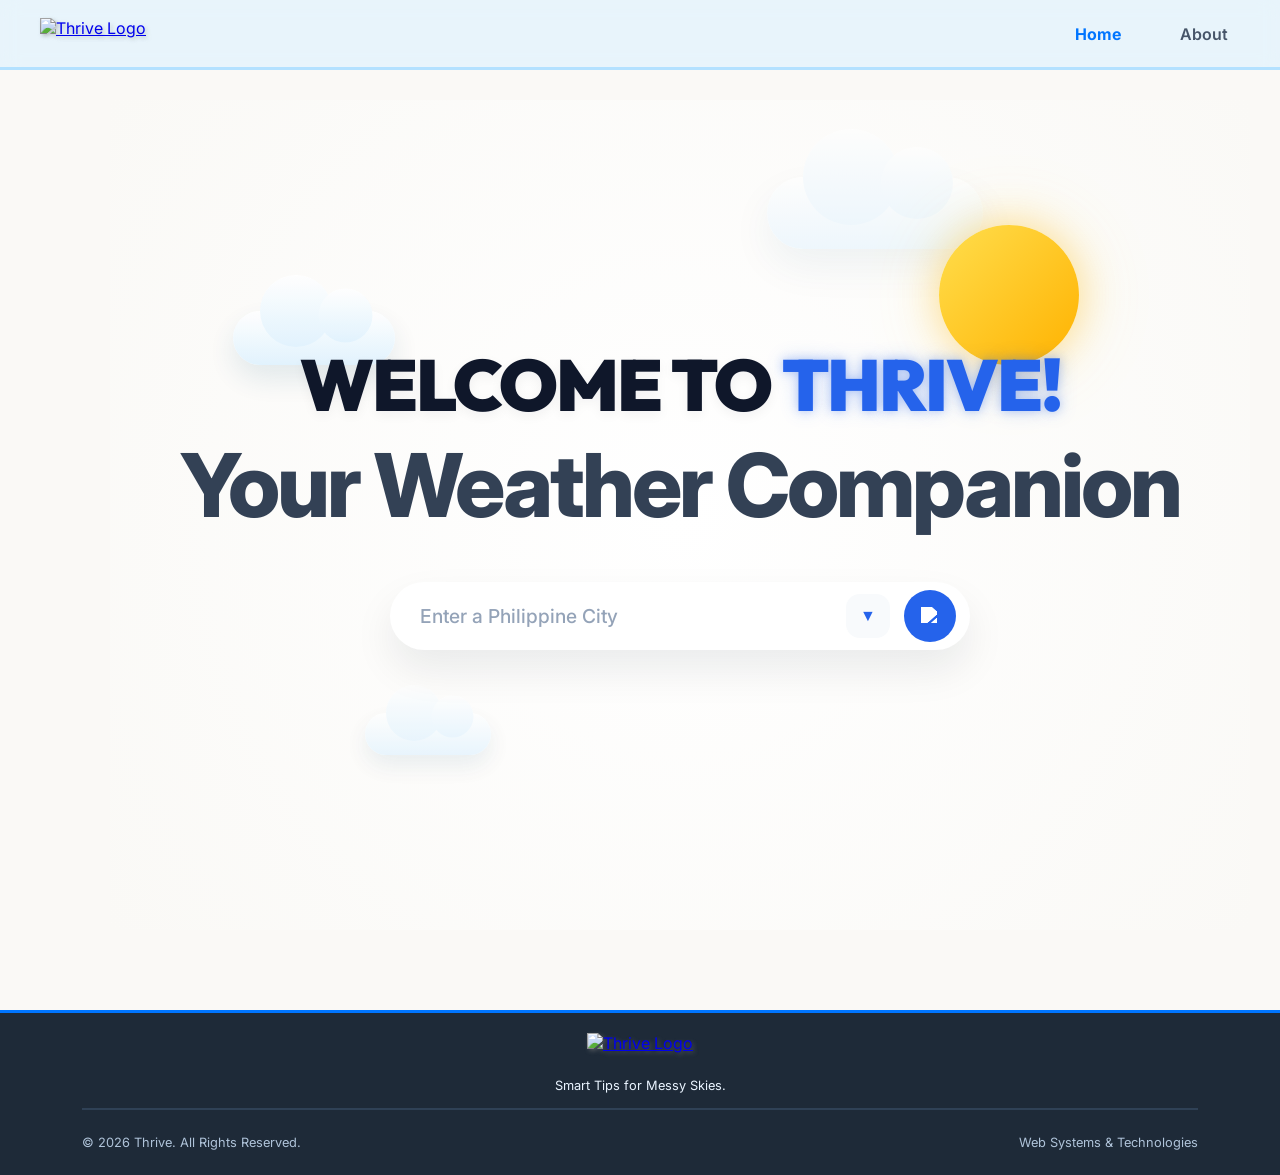
==== commit 0e66a066: "Add files via upload" ====
--- a/index.html
+++ b/index.html
@@ -50,11 +50,39 @@
                         </div>
 
                         <div class="welcome-input">
-                            <input type="text" placeholder="Enter a Philippine City" class="city-input">
-                            <button class="welcome-search-btn">
-                                <img src="assets/icons/Search.png" alt="Search Icon">
-                            </button>
-                        </div>
+
+    <input
+        type="text"
+        placeholder="Enter a Philippine City"
+        class="city-input">
+
+    <button class="region-dropdown-btn">
+        ▼
+    </button>
+
+    <button class="welcome-search-btn">
+        <img src="assets/icons/Search.png" alt="Search Icon">
+    </button>
+
+    <div class="region-dropdown-menu">
+
+        <div class="region-item" data-region="luzon">
+            Luzon
+        </div>
+
+        <div class="region-item" data-region="visayas">
+            Visayas
+        </div>
+
+        <div class="region-item" data-region="mindanao">
+            Mindanao
+        </div>
+
+    </div>
+
+    <div class="city-list-dropdown"></div>
+
+</div>
 
                         <div class="error-msg">
                             <p>City not found. Please try again.</p>
@@ -193,133 +221,46 @@
                         </ul>
                     </div>
                 </div>
-
                 <div class="shelter-wrapper">
-
     <div class="shelter-header">
-
         <h1>Emergency Shelter Map</h1>
-
         <p>
-
             Explore nearby evacuation and emergency shelter locations
-
             based on your selected city.
-
         </p>
-
     </div>
-
-
-
     <div class="shelter-map-wrapper">
-
-
-
         <div id="map">
-
-
-
-            <!-- FLOATING MENU BUTTON -->
-
             <button class="map-menu-btn" id="mapMenuBtn">
-
                 ☰
-
             </button>
-
-
-
-            <!-- SLIDE PANEL -->
-
             <div class="shelter-menu" id="shelterMenu">
-
-
-
                 <div class="shelter-menu-header">
-
                     Available Shelters
-
-                </div>
-
-
-
+                </div>
                 <div class="shelter-region">
-
-
-
                     <button class="region-toggle">
-
                         Luzon
-
                     </button>
-
-
-
                     <div class="region-list" id="luzon-list"></div>
-
-
-
-                </div>
-
-
-
+                </div>
                 <div class="shelter-region">
-
-
-
                     <button class="region-toggle">
-
                         Visayas
-
                     </button>
-
-
-
                     <div class="region-list" id="visayas-list"></div>
-
-
-
-                </div>
-
-
-
+                </div>
                 <div class="shelter-region">
-
-
-
                     <button class="region-toggle">
-
                         Mindanao
-
                     </button>
-
-
-
                     <div class="region-list" id="mindanao-list"></div>
-
-
-
-                </div>
-
-
-
+                </div>
             </div>
-
-
-
-        </div>
-
-
-
+        </div>
     </div>
-
-
-
 </div>
 
-
-
             <section id="news">
 
                 <div class="climate-header">
--- a/index_style.css
+++ b/index_style.css
@@ -340,6 +340,189 @@
     margin-bottom: 35px;
 }
 
+.region-dropdown-btn{
+
+    position:absolute;
+
+    right:80px;
+    top:50%;
+
+    transform:translateY(-50%);
+
+    width:42px;
+    height:42px;
+
+    border:none;
+
+    border-radius:50%;
+
+    background:#F1F5F9;
+
+    cursor:pointer;
+
+    z-index:5;
+}
+
+.region-dropdown-btn:hover{
+
+    background:#E2E8F0;
+}
+
+.region-dropdown-menu{
+
+    position:absolute;
+
+    top:75px;
+    right:70px;
+
+    width:180px;
+
+    background:white;
+
+    border-radius:12px;
+
+    box-shadow:
+        0 10px 30px rgba(0,0,0,.12);
+
+    display:none;
+
+    z-index:999;
+}
+
+.region-dropdown-menu.show{
+    display:block;
+}
+
+.region-item{
+
+    padding:14px;
+
+    cursor:pointer;
+
+    font-weight:600;
+}
+
+.region-item:hover{
+
+    background:#EFF6FF;
+
+    color:#2563EB;
+}
+
+.city-list-dropdown{
+    position:absolute;
+
+    top:65px;
+    left:0;
+
+    width:100%;
+    max-width:580px;
+
+    max-height:280px;
+    overflow-y:auto;
+
+    background:rgba(255,255,255,.95);
+    backdrop-filter:blur(20px);
+
+    border:1px solid rgba(37,99,235,.12);
+
+    border-radius:24px;
+
+    box-shadow:
+        0 20px 60px rgba(15,23,42,.12),
+        0 8px 20px rgba(15,23,42,.08);
+
+    padding:10px;
+
+    z-index:1000;
+
+    display:none;
+}
+
+.city-list-dropdown.show{
+    display:block;
+}
+
+.city-list-dropdown.show{
+    display:block;
+}
+
+.city-item{
+    padding:14px 18px;
+
+    border-radius:14px;
+
+    font-family:"Inter",sans-serif;
+    font-size:1rem;
+    font-weight:600;
+
+    color:#334155;
+
+    cursor:pointer;
+
+    transition:
+        background .25s ease,
+        transform .25s ease,
+        color .25s ease;
+}
+
+.city-item:hover{
+    background:#EFF6FF;
+    color:#2563EB;
+
+    transform:translateX(4px);
+}
+
+.city-list-dropdown::-webkit-scrollbar{
+    width:8px;
+}
+
+.city-list-dropdown::-webkit-scrollbar-track{
+    background:transparent;
+}
+
+.city-list-dropdown::-webkit-scrollbar-thumb{
+    background:#CBD5E1;
+    border-radius:999px;
+}
+
+.city-list-dropdown::-webkit-scrollbar-thumb:hover{
+    background:#94A3B8;
+}
+
+.region-dropdown-btn{
+    position:absolute;
+
+    right:80px;
+    top:50%;
+
+    transform:translateY(-50%);
+
+    width:44px;
+    height:44px;
+
+    border:none;
+
+    border-radius:14px;
+
+    background:#F8FAFC;
+
+    color:#2563EB;
+
+    font-size:1rem;
+
+    cursor:pointer;
+
+    transition:.25s ease;
+}
+
+.region-dropdown-btn:hover{
+    background:#EFF6FF;
+    transform:
+        translateY(-50%)
+        scale(1.05);
+}
+
 .city-input, .country-input {
     width: 100%;
     padding: 22px 80px 22px 30px;
@@ -411,6 +594,100 @@
     font-family: 'Inter', sans-serif;
     color: #DC2626;
     padding: 10px;
+}
+
+.city-dropdown-container {
+    position: relative;
+    display: inline-block;
+    font-family: "Inter", sans-serif;
+    user-select: none;
+    z-index: 1100; /* Ensures it sits above maps and cards */
+    margin: 10px 0;
+}
+
+/* The visible selector bar */
+.dropdown-trigger {
+    display: flex;
+    align-items: center;
+    gap: 12px;
+    background: #FFFFFF;
+    border: 1px solid #E5E7EB;
+    padding: 10px 16px;
+    border-radius: 8px;
+    cursor: pointer;
+    box-shadow: 0 2px 4px rgba(0, 0, 0, 0.05);
+    transition: border-color 0.2s, box-shadow 0.2s;
+}
+
+.dropdown-trigger:hover {
+    border-color: #2563EB; /* Matching your brand blue */
+    box-shadow: 0 4px 6px rgba(37, 99, 235, 0.1);
+}
+
+.dropdown-icon {
+    width: 20px;
+    height: 20px;
+    object-fit: contain;
+}
+
+.selected-city {
+    font-weight: 500;
+    color: #1F2937;
+    font-size: 0.95rem;
+    min-width: 100px;
+}
+
+.arrow-icon {
+    font-size: 0.75rem;
+    color: #9CA3AF;
+    transition: transform 0.2s;
+}
+
+/* Opened Arrow State */
+.city-dropdown-container.active .arrow-icon {
+    transform: rotate(180deg);
+}
+
+/* Dropdown Menu Options List */
+.dropdown-menu {
+    position: absolute;
+    top: calc(100% + 6px);
+    left: 0;
+    width: 100%;
+    min-width: 180px;
+    background: #FFFFFF;
+    border: 1px solid #E5E7EB;
+    border-radius: 8px;
+    box-shadow: 0 10px 15px -3px rgba(0, 0, 0, 0.1);
+    padding: 6px 0;
+    margin: 0;
+    list-style: none;
+    display: none; /* Hidden by default */
+    max-height: 250px;
+    overflow-y: auto;
+}
+
+.city-dropdown-container.active .dropdown-menu {
+    display: block;
+}
+
+.dropdown-menu li {
+    padding: 10px 16px;
+    color: #4B5563;
+    font-size: 0.9rem;
+    cursor: pointer;
+    transition: background 0.15s, color 0.15s;
+}
+
+.dropdown-menu li:hover {
+    background: #F3F4F6;
+    color: #2563EB;
+}
+
+.dropdown-menu li.active-city {
+    background: #EFF6FF;
+    color: #2563EB;
+    font-weight: 600;
 }
 
 .weather-input {
@@ -1302,7 +1579,7 @@
 
 #news {
     padding: 100px 5%;
-    background: #f4f7fb;
+    background: #FAF9F6;
     overflow: hidden;
     display: none;
 }
@@ -1377,13 +1654,14 @@
 .news-grid, .news-grid.two-cards {
     position: relative;
     width: 100%;
-    max-width: 1450px;
-    height: 720px;
-    margin: auto;
+    max-width: 1400px; /* Expanded layout bounds to accommodate a larger center card */
+    height: 650px;      
+    margin: 0 auto;
     display: flex;
     justify-content: center;
     align-items: center;
-    overflow: hidden;
+    overflow: visible;  
+    isolation: isolate;
 }
 
 .news-grid.one-card {
@@ -1399,16 +1677,20 @@
 }
 
 .news-card {
-    position: absolute;
-    transform-origin: center center;
+    position: absolute; 
+    border-radius: 38px;
     overflow: hidden;
-    border-radius: 38px;
-    background: #0F172A;
     text-decoration: none;
     isolation: isolate;
-    box-shadow: 0 25px 60px rgba(15,23,42,0.18);
-    transition: transform 0.65s ease, opacity 0.45s ease;
-    will-change: transform;
+    background: #0F172A; /* Fallback rendering safe-space */
+    box-shadow: none !important; 
+
+    /* FIX: We separate transform and opacity transitions. 
+       Removing z-index from the transition string prevents the mid-animation clipping glitch. */
+    transition: transform 0.5s cubic-bezier(0.25, 1, 0.5, 1), 
+                opacity 0.4s ease;
+                
+    will-change: transform, opacity;
     backface-visibility: hidden;
     transform-style: preserve-3d;
 }
@@ -1452,12 +1734,11 @@
 }
 
 .news-card.center, .news-grid.two-cards .news-card.center {
-    width: 1180px;
-    height: 700px;
-    z-index: 10;
+    width: 820px;       /* Increased size from 700px for a more prominent focal point */
+    height: 560px;      /* Increased height proportionately */
+    z-index: 50;        /* Main structural depth priority layer */
     opacity: 1;
     transform: translateX(0) scale(1);
-    box-shadow: 0 40px 90px rgba(15,23,42,0.30);
 }
 
 .news-card.center img {
@@ -1465,20 +1746,20 @@
 }
 
 .news-card.left, .news-card.right, .news-card.side, .news-grid.two-cards .news-card.side {
-    width: 460px;
-    height: 620px;
-    z-index: 2;
-    opacity: 0.55;
-    display: flex;
-    align-items: flex-end;
-    justify-content: flex-start;
-    overflow: hidden;
-    filter: blur(1px);
-}
-
-.news-card.left { transform: translateX(-500px) scale(0.88); }
-.news-card.right { transform: translateX(500px) scale(0.88); }
-.news-card.side, .news-grid.two-cards .news-card.side { transform: translateX(500px) scale(0.88); }
+    width: 520px;       
+    height: 440px;      
+    z-index: 10;        /* Placed cleanly underneath layer 50 */
+    opacity: 0.55;      
+    filter: none !important; 
+}
+
+.news-card.left { 
+    transform: translateX(-390px) scale(0.88); 
+}
+
+.news-card.right, .news-card.side, .news-grid.two-cards .news-card.side { 
+    transform: translateX(390px) scale(0.88); 
+}
 
 .news-content {
     position: absolute;
@@ -1486,7 +1767,7 @@
     bottom: 0;
     z-index: 3;
     width: 100%;
-    padding: 55px;
+    padding: 45px;     
     box-sizing: border-box;
     display: flex;
     flex-direction: column;
@@ -1501,13 +1782,10 @@
     margin: 0;
     color: white;
     font-family: "Outfit", sans-serif;
-    font-size: clamp(2rem, 3vw, 3.8rem);
-    line-height: 1.05;
+    font-size: 2.1rem; /* Dynamically structured for readable wrapping inside 820px */
+    line-height: 1.15;
     font-weight: 700;
-    max-width: 70%;
-    transform: none !important;
-    opacity: 1 !important;
-    transition: none !important;
+    max-width: 90%;   
     text-wrap: balance;
 }
 
@@ -1651,25 +1929,29 @@
 #contact h1 {
     font-family: "Outfit", sans-serif;
     color: #DC2626;
-    margin: 5px;
+    margin-top: 20px;
+    margin-bottom: 0;
+    font-size: 2.5rem;
 }
 
 #contact p {
     font-family: "Inter", sans-serif;
     font-size: 0.8rem;
     color: #475569;
+    margin-bottom: 30px;
 }
 
 .hotlines {
     display: flex;
     flex-direction: column;
     gap: 10px;
+    margin: 20px;
+}
+
+.hotline-row {
+    display: flex;
+    gap: 20px;
     margin: 10px;
-}
-
-.hotline-row {
-    display: flex;
-    gap: 20px;
 }
 
 .hotline-card {
@@ -1762,8 +2044,12 @@
         width: 90%;
         height: 580px;
     }
-    .news-card.left { transform: translateX(-360px) scale(0.82); }
-    .news-card.right { transform: translateX(360px) scale(0.82); }
+    .news-card.left { transform: translateX(-700px) scale(0.85); }
+    .news-card.right {  transform: translateX(700px) scale(0.85); }
+}
+
+.news-grid {
+    isolation: isolate;
 }
 
 @media (max-width: 992px) {
